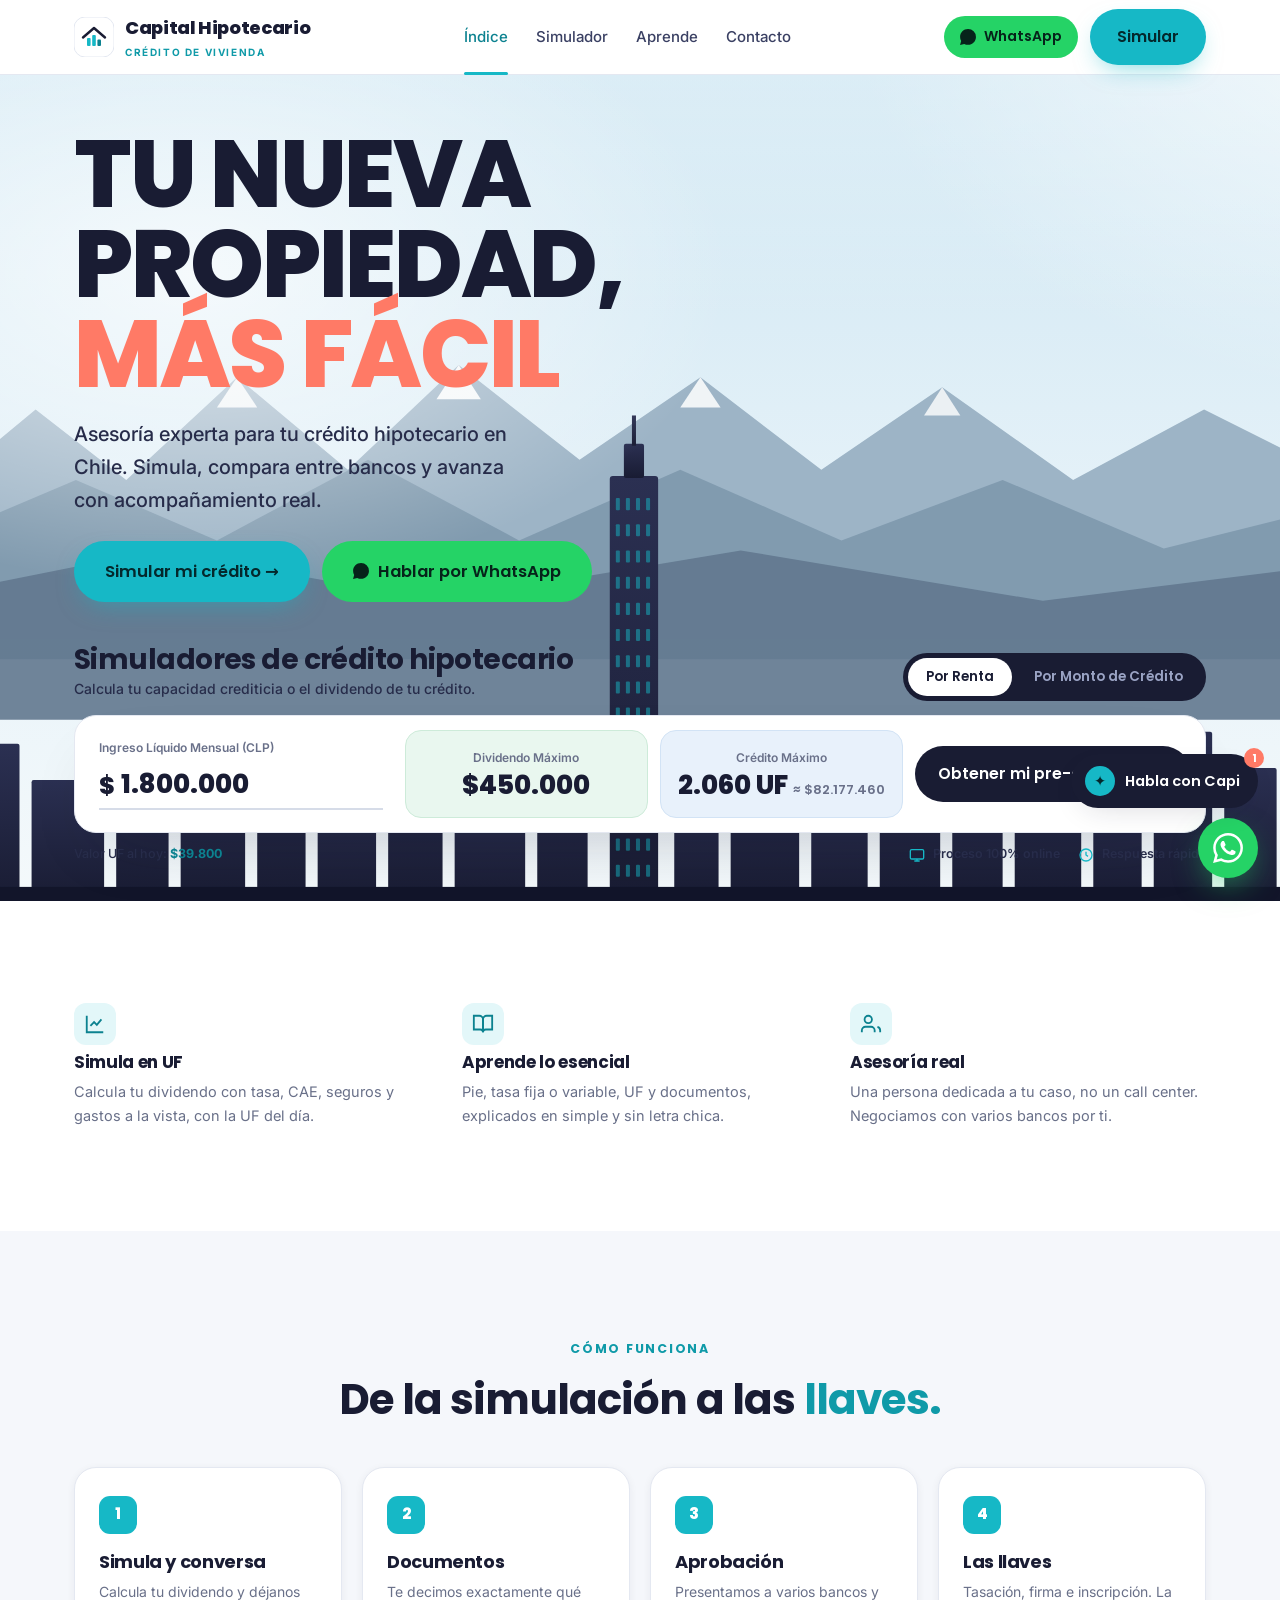
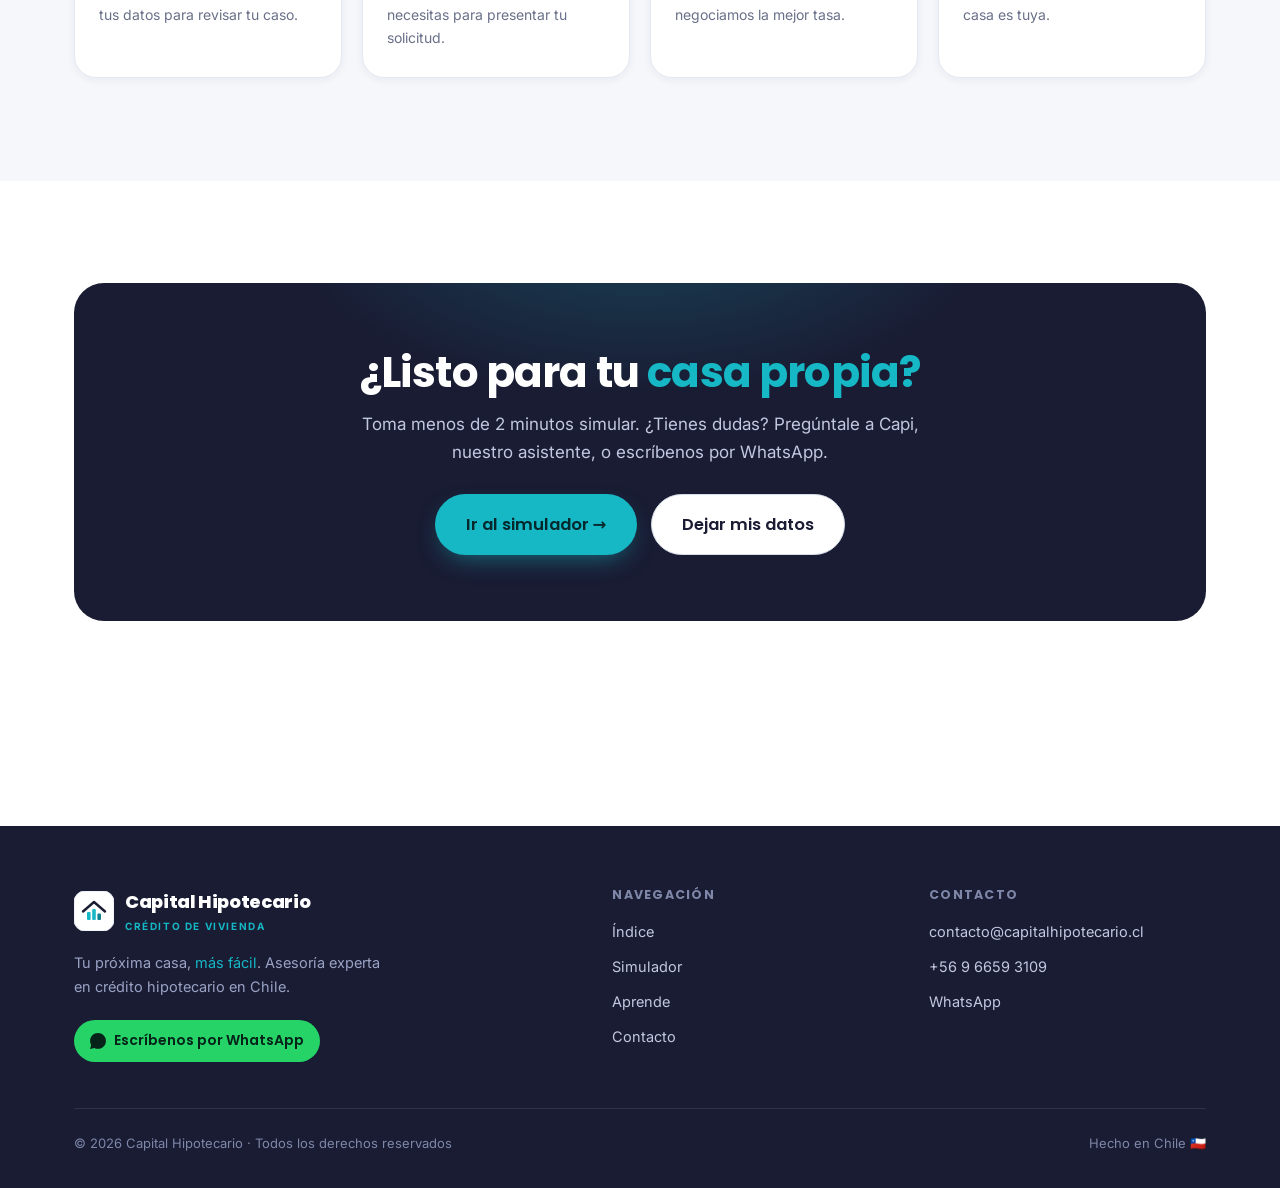
==== index.html @ 36312eb7 "Add files via upload" ====
<!DOCTYPE html><html lang="es-CL"><head><meta charset="UTF-8">
<meta name="viewport" content="width=device-width, initial-scale=1.0"><meta name="theme-color" content="#191c33">
<title>Capital Hipotecario — Tu nueva propiedad, más fácil</title><meta name="description" content="Asesoría y simulador de crédito hipotecario en Chile. Calcula tu dividendo y tu capacidad crediticia en UF. Hasta 90% de financiamiento y 40 años.">
<link rel="preconnect" href="https://fonts.googleapis.com"><link rel="preconnect" href="https://fonts.gstatic.com" crossorigin>
<link href="https://fonts.googleapis.com/css2?family=Poppins:wght@500;600;700;800&family=Inter:wght@400;500;600;700&display=swap" rel="stylesheet">
<link rel="stylesheet" href="styles.css"></head><body>
<header><div class="wrap nav">
<a href="index.html" class="brand"><svg class="logo" viewBox="0 0 40 40" fill="none" xmlns="http://www.w3.org/2000/svg" aria-hidden="true">
<rect width="40" height="40" rx="11" fill="#fff" stroke="#e4e8f1"/>
<path d="M9 20.5 L20 11 L31 20.5" stroke="#191c33" stroke-width="2.4" stroke-linecap="round" stroke-linejoin="round"/>
<rect x="13" y="21" width="3.6" height="8" rx="1" fill="#16b8c6"/>
<rect x="18.2" y="18" width="3.6" height="11" rx="1" fill="#16b8c6"/>
<rect x="23.4" y="22.5" width="3.6" height="6.5" rx="1" fill="#0c8290"/></svg><span><b>Capital Hipotecario</b><small>Crédito de vivienda</small></span></a>
<nav class="nav-links"><a href="index.html" class="active">Índice</a><a href="simulador.html">Simulador</a><a href="aprende.html">Aprende</a><a href="contacto.html">Contacto</a></nav>
<div class="nav-cta">
<a class="wa-head" data-wa href="#"><svg width="16" height="16" viewBox="0 0 24 24" fill="currentColor"><path d="M.057 24l1.687-6.163a11.867 11.867 0 01-1.587-5.946C.16 5.335 5.495 0 12.05 0a11.82 11.82 0 018.413 3.488 11.82 11.82 0 013.48 8.414c-.003 6.557-5.338 11.892-11.893 11.892a11.9 11.9 0 01-5.688-1.448L.057 24z"/></svg> <span>WhatsApp</span></a>
<a href="simulador.html" class="btn btn-primary">Simular</a></div>
<button class="burger" id="burger" aria-label="Abrir menú"><svg width="26" height="26" viewBox="0 0 24 24" fill="none" stroke="currentColor" stroke-width="2"><path d="M3 6h18M3 12h18M3 18h18"/></svg></button>
</div><div class="mobile-menu" id="mobileMenu"><a href="index.html">Índice</a><a href="simulador.html">Simulador</a><a href="aprende.html">Aprende</a><a href="contacto.html">Contacto</a><a class="btn btn-wa" data-wa href="#"><svg width="16" height="16" viewBox="0 0 24 24" fill="currentColor"><path d="M.057 24l1.687-6.163a11.867 11.867 0 01-1.587-5.946C.16 5.335 5.495 0 12.05 0a11.82 11.82 0 018.413 3.488 11.82 11.82 0 013.48 8.414c-.003 6.557-5.338 11.892-11.893 11.892a11.9 11.9 0 01-5.688-1.448L.057 24z"/></svg> Hablar por WhatsApp</a></div></header>
<section class="hero-full">
<svg class="santiago-svg" viewBox="0 0 1440 820" preserveAspectRatio="xMidYMid slice" xmlns="http://www.w3.org/2000/svg" aria-hidden="true">
<defs>
<linearGradient id="sky" x1="0" y1="0" x2="0" y2="1"><stop offset="0" stop-color="#cfe7f3"/><stop offset="0.5" stop-color="#e4f1f8"/><stop offset="1" stop-color="#f4f9fb"/></linearGradient>
<linearGradient id="cty" x1="0" y1="0" x2="0" y2="1"><stop offset="0" stop-color="#2b3052"/><stop offset="1" stop-color="#191c33"/></linearGradient>
<radialGradient id="sun" cx="0.82" cy="0.18" r="0.55"><stop offset="0" stop-color="#fff" stop-opacity="0.75"/><stop offset="1" stop-color="#fff" stop-opacity="0"/></radialGradient>
</defs>
<rect width="1440" height="820" fill="url(#sky)"/>
<ellipse cx="1170" cy="150" rx="540" ry="380" fill="url(#sun)"/>
<path d="M0,432 L120,332 L210,402 L320,300 L430,392 L540,288 L660,382 L780,300 L900,392 L1020,310 L1150,402 L1280,332 L1440,412 L1440,560 L0,560 Z" fill="#9db4c6"/>
<path d="M540,288 L562,322 L518,322 Z" fill="#fff" opacity=".9"/><path d="M320,300 L340,330 L300,330 Z" fill="#fff" opacity=".85"/><path d="M780,300 L800,330 L760,330 Z" fill="#fff" opacity=".85"/><path d="M1020,310 L1038,338 L1002,338 Z" fill="#fff" opacity=".8"/>
<path d="M0,470 L160,402 L300,462 L450,382 L600,462 L760,392 L920,462 L1080,402 L1240,470 L1440,420 L1440,580 L0,580 Z" fill="#7f99ae" opacity="0.92"/>
<path d="M0,520 L240,472 L520,522 L820,472 L1120,522 L1440,482 L1440,640 L0,640 Z" fill="#62788f" opacity="0.9"/>
<g fill="url(#cty)"><rect x="-14" y="686" width="60" height="134" rx="2"/><rect x="58" y="664" width="46" height="156" rx="2"/><rect x="116" y="700" width="72" height="120" rx="2"/><rect x="200" y="650" width="52" height="170" rx="2"/><rect x="264" y="672" width="64" height="148" rx="2"/><rect x="340" y="640" width="48" height="180" rx="2"/><rect x="400" y="694" width="58" height="126" rx="2"/><rect x="470" y="658" width="54" height="162" rx="2"/><rect x="536" y="704" width="70" height="116" rx="2"/><rect x="618" y="648" width="50" height="172" rx="2"/><rect x="754" y="690" width="44" height="130" rx="2"/><rect x="810" y="656" width="68" height="164" rx="2"/><rect x="890" y="700" width="56" height="120" rx="2"/><rect x="958" y="646" width="60" height="174" rx="2"/><rect x="1030" y="678" width="50" height="142" rx="2"/><rect x="1092" y="662" width="66" height="158" rx="2"/><rect x="1170" y="696" width="48" height="124" rx="2"/><rect x="1230" y="652" width="58" height="168" rx="2"/><rect x="1300" y="688" width="52" height="132" rx="2"/><rect x="1364" y="660" width="64" height="160" rx="2"/><rect x="1440" y="702" width="46" height="118" rx="2"/><rect x="690" y="398" width="48" height="422" rx="3"/><rect x="704" y="366" width="20" height="34" rx="2"/><rect x="712" y="338" width="4" height="30"/></g>
<rect x="696" y="420" width="4" height="12" rx="1" fill="#16b8c6" opacity="0.5"/><rect x="706" y="420" width="4" height="12" rx="1" fill="#16b8c6" opacity="0.5"/><rect x="716" y="420" width="4" height="12" rx="1" fill="#16b8c6" opacity="0.5"/><rect x="726" y="420" width="4" height="12" rx="1" fill="#16b8c6" opacity="0.5"/><rect x="696" y="446" width="4" height="12" rx="1" fill="#16b8c6" opacity="0.5"/><rect x="706" y="446" width="4" height="12" rx="1" fill="#16b8c6" opacity="0.5"/><rect x="716" y="446" width="4" height="12" rx="1" fill="#16b8c6" opacity="0.5"/><rect x="726" y="446" width="4" height="12" rx="1" fill="#16b8c6" opacity="0.5"/><rect x="696" y="472" width="4" height="12" rx="1" fill="#16b8c6" opacity="0.5"/><rect x="706" y="472" width="4" height="12" rx="1" fill="#16b8c6" opacity="0.5"/><rect x="716" y="472" width="4" height="12" rx="1" fill="#16b8c6" opacity="0.5"/><rect x="726" y="472" width="4" height="12" rx="1" fill="#16b8c6" opacity="0.5"/><rect x="696" y="498" width="4" height="12" rx="1" fill="#16b8c6" opacity="0.5"/><rect x="706" y="498" width="4" height="12" rx="1" fill="#16b8c6" opacity="0.5"/><rect x="716" y="498" width="4" height="12" rx="1" fill="#16b8c6" opacity="0.5"/><rect x="726" y="498" width="4" height="12" rx="1" fill="#16b8c6" opacity="0.5"/><rect x="696" y="524" width="4" height="12" rx="1" fill="#16b8c6" opacity="0.5"/><rect x="706" y="524" width="4" height="12" rx="1" fill="#16b8c6" opacity="0.5"/><rect x="716" y="524" width="4" height="12" rx="1" fill="#16b8c6" opacity="0.5"/><rect x="726" y="524" width="4" height="12" rx="1" fill="#16b8c6" opacity="0.5"/><rect x="696" y="550" width="4" height="12" rx="1" fill="#16b8c6" opacity="0.5"/><rect x="706" y="550" width="4" height="12" rx="1" fill="#16b8c6" opacity="0.5"/><rect x="716" y="550" width="4" height="12" rx="1" fill="#16b8c6" opacity="0.5"/><rect x="726" y="550" width="4" height="12" rx="1" fill="#16b8c6" opacity="0.5"/><rect x="696" y="576" width="4" height="12" rx="1" fill="#16b8c6" opacity="0.5"/><rect x="706" y="576" width="4" height="12" rx="1" fill="#16b8c6" opacity="0.5"/><rect x="716" y="576" width="4" height="12" rx="1" fill="#16b8c6" opacity="0.5"/><rect x="726" y="576" width="4" height="12" rx="1" fill="#16b8c6" opacity="0.5"/><rect x="696" y="602" width="4" height="12" rx="1" fill="#16b8c6" opacity="0.5"/><rect x="706" y="602" width="4" height="12" rx="1" fill="#16b8c6" opacity="0.5"/><rect x="716" y="602" width="4" height="12" rx="1" fill="#16b8c6" opacity="0.5"/><rect x="726" y="602" width="4" height="12" rx="1" fill="#16b8c6" opacity="0.5"/><rect x="696" y="628" width="4" height="12" rx="1" fill="#16b8c6" opacity="0.5"/><rect x="706" y="628" width="4" height="12" rx="1" fill="#16b8c6" opacity="0.5"/><rect x="716" y="628" width="4" height="12" rx="1" fill="#16b8c6" opacity="0.5"/><rect x="726" y="628" width="4" height="12" rx="1" fill="#16b8c6" opacity="0.5"/><rect x="696" y="654" width="4" height="12" rx="1" fill="#16b8c6" opacity="0.5"/><rect x="706" y="654" width="4" height="12" rx="1" fill="#16b8c6" opacity="0.5"/><rect x="716" y="654" width="4" height="12" rx="1" fill="#16b8c6" opacity="0.5"/><rect x="726" y="654" width="4" height="12" rx="1" fill="#16b8c6" opacity="0.5"/><rect x="696" y="680" width="4" height="12" rx="1" fill="#16b8c6" opacity="0.5"/><rect x="706" y="680" width="4" height="12" rx="1" fill="#16b8c6" opacity="0.5"/><rect x="716" y="680" width="4" height="12" rx="1" fill="#16b8c6" opacity="0.5"/><rect x="726" y="680" width="4" height="12" rx="1" fill="#16b8c6" opacity="0.5"/><rect x="696" y="706" width="4" height="12" rx="1" fill="#16b8c6" opacity="0.5"/><rect x="706" y="706" width="4" height="12" rx="1" fill="#16b8c6" opacity="0.5"/><rect x="716" y="706" width="4" height="12" rx="1" fill="#16b8c6" opacity="0.5"/><rect x="726" y="706" width="4" height="12" rx="1" fill="#16b8c6" opacity="0.5"/><rect x="696" y="732" width="4" height="12" rx="1" fill="#16b8c6" opacity="0.5"/><rect x="706" y="732" width="4" height="12" rx="1" fill="#16b8c6" opacity="0.5"/><rect x="716" y="732" width="4" height="12" rx="1" fill="#16b8c6" opacity="0.5"/><rect x="726" y="732" width="4" height="12" rx="1" fill="#16b8c6" opacity="0.5"/><rect x="696" y="758" width="4" height="12" rx="1" fill="#16b8c6" opacity="0.5"/><rect x="706" y="758" width="4" height="12" rx="1" fill="#16b8c6" opacity="0.5"/><rect x="716" y="758" width="4" height="12" rx="1" fill="#16b8c6" opacity="0.5"/><rect x="726" y="758" width="4" height="12" rx="1" fill="#16b8c6" opacity="0.5"/><rect x="696" y="784" width="4" height="12" rx="1" fill="#16b8c6" opacity="0.5"/><rect x="706" y="784" width="4" height="12" rx="1" fill="#16b8c6" opacity="0.5"/><rect x="716" y="784" width="4" height="12" rx="1" fill="#16b8c6" opacity="0.5"/><rect x="726" y="784" width="4" height="12" rx="1" fill="#16b8c6" opacity="0.5"/>
<rect x="0" y="806" width="1440" height="14" fill="#12152a"/>
</svg>
<div class="hero-shade"></div>
<div class="wrap hero-full-inner">
  <div class="hero-copy reveal">
    <h1 class="hero-title">TU NUEVA PROPIEDAD,<br><span class="ac">MÁS FÁCIL</span></h1>
    <p class="hero-sub">Asesoría experta para tu crédito hipotecario en Chile. Simula, compara entre bancos y avanza con acompañamiento real.</p>
    <div class="hero-actions">
      <a href="simulador.html" class="btn btn-primary btn-lg">Simular mi crédito →</a>
      <a class="btn btn-wa btn-lg" data-wa href="#"><svg width="16" height="16" viewBox="0 0 24 24" fill="currentColor"><path d="M.057 24l1.687-6.163a11.867 11.867 0 01-1.587-5.946C.16 5.335 5.495 0 12.05 0a11.82 11.82 0 018.413 3.488 11.82 11.82 0 013.48 8.414c-.003 6.557-5.338 11.892-11.893 11.892a11.9 11.9 0 01-5.688-1.448L.057 24z"/></svg> Hablar por WhatsApp</a>
    </div>
  </div>

  <div class="presim reveal" id="presim">
    <div class="presim-head">
      <div><h2>Simuladores de crédito hipotecario</h2><p>Calcula tu capacidad crediticia o el dividendo de tu crédito.</p></div>
      <div class="presim-tabs"><button class="active" data-pre="renta">Por Renta</button><button data-pre="monto">Por Monto de Crédito</button></div>
    </div>
    <div class="presim-card">
      <div class="presim-row" id="preRenta">
        <div class="presim-field"><label>Ingreso Líquido Mensual (CLP)</label>
          <div class="pin"><span class="cur">$</span><input id="preRentaIn" inputmode="numeric" value="1.800.000"></div></div>
        <div class="presim-out green"><span class="po-k">Dividendo Máximo</span><span class="po-v" id="preDivMax">$0</span></div>
        <div class="presim-out blue"><span class="po-k">Crédito Máximo</span><span class="po-v" id="preCredMax">0 UF</span></div>
        <a href="contacto.html" class="btn btn-dark presim-btn">Obtener mi pre-aprobación</a>
      </div>
      <div class="presim-row" id="preMonto" style="display:none">
        <div class="presim-field"><label>Monto del crédito (UF)</label>
          <div class="pin uf"><input id="preMontoIn" inputmode="numeric" value="2.000"><span class="suf">UF</span></div></div>
        <div class="presim-out green"><span class="po-k">Dividendo estimado</span><span class="po-v" id="preDivEst">$0</span></div>
        <div class="presim-out blue"><span class="po-k">Renta necesaria</span><span class="po-v" id="preRentaNec">$0</span></div>
        <a href="contacto.html" class="btn btn-dark presim-btn">Obtener mi pre-aprobación</a>
      </div>
    </div>
    <div class="presim-foot">
      <span id="preUf">Valor UF: …</span>
      <span class="presim-badges" style="margin-left:auto">
        <span class="presim-badge"><svg width="16" height="16" viewBox="0 0 24 24" fill="none" stroke="currentColor" stroke-width="2"><rect x="2" y="4" width="20" height="14" rx="2"/><path d="M8 21h8M12 18v3"/></svg> Proceso 100% online</span>
        <span class="presim-badge"><svg width="16" height="16" viewBox="0 0 24 24" fill="none" stroke="currentColor" stroke-width="2"><circle cx="12" cy="12" r="9"/><path d="M12 7v5l3 2"/></svg> Respuesta rápida</span>
      </span>
    </div>
  </div>
</div>
</section>

<section class="section"><div class="wrap">
<div class="values">
<div class="value reveal"><div class="vico"><svg width="22" height="22" viewBox="0 0 24 24" fill="none" stroke="currentColor" stroke-width="2"><path d="M3 3v18h18"/><path d="m7 14 4-4 3 3 5-6"/></svg></div>
<h3>Simula en UF</h3><p>Calcula tu dividendo con tasa, CAE, seguros y gastos a la vista, con la UF del día.</p></div>
<div class="value reveal"><div class="vico"><svg width="22" height="22" viewBox="0 0 24 24" fill="none" stroke="currentColor" stroke-width="2"><path d="M2 3h6a4 4 0 0 1 4 4v14a3 3 0 0 0-3-3H2z"/><path d="M22 3h-6a4 4 0 0 0-4 4v14a3 3 0 0 1 3-3h7z"/></svg></div>
<h3>Aprende lo esencial</h3><p>Pie, tasa fija o variable, UF y documentos, explicados en simple y sin letra chica.</p></div>
<div class="value reveal"><div class="vico"><svg width="22" height="22" viewBox="0 0 24 24" fill="none" stroke="currentColor" stroke-width="2"><path d="M16 21v-2a4 4 0 0 0-4-4H6a4 4 0 0 0-4 4v2"/><circle cx="9" cy="7" r="4"/><path d="M22 21v-2a4 4 0 0 0-3-3.87"/></svg></div>
<h3>Asesoría real</h3><p>Una persona dedicada a tu caso, no un call center. Negociamos con varios bancos por ti.</p></div>
</div></div></section>

<section class="section bg-soft" style="margin-top:0"><div class="wrap">
<div class="sec-head center reveal"><span class="eyebrow">Cómo funciona</span><h2>De la simulación a las <em>llaves.</em></h2></div>
<div class="steps">
<div class="step reveal"><div class="num">1</div><h3>Simula y conversa</h3><p>Calcula tu dividendo y déjanos tus datos para revisar tu caso.</p></div>
<div class="step reveal"><div class="num">2</div><h3>Documentos</h3><p>Te decimos exactamente qué necesitas para presentar tu solicitud.</p></div>
<div class="step reveal"><div class="num">3</div><h3>Aprobación</h3><p>Presentamos a varios bancos y negociamos la mejor tasa.</p></div>
<div class="step reveal"><div class="num">4</div><h3>Las llaves</h3><p>Tasación, firma e inscripción. La casa es tuya.</p></div>
</div></div></section>

<section class="section"><div class="wrap"><div class="cta-band reveal">
<h2>¿Listo para tu <em style="color:#16b8c6">casa propia?</em></h2>
<p>Toma menos de 2 minutos simular. ¿Tienes dudas? Pregúntale a Capi, nuestro asistente, o escríbenos por WhatsApp.</p>
<div class="hero-actions"><a href="simulador.html" class="btn btn-primary btn-lg">Ir al simulador →</a><a href="contacto.html" class="btn btn-ghost btn-lg" style="background:#fff">Dejar mis datos</a></div>
</div></div></section>
<footer><div class="wrap"><div class="foot-grid" style="grid-template-columns:1.8fr 1fr 1fr">
<div class="foot-brand"><a href="index.html" class="brand"><svg class="logo" viewBox="0 0 40 40" fill="none" xmlns="http://www.w3.org/2000/svg" aria-hidden="true">
<rect width="40" height="40" rx="11" fill="#fff" stroke="#e4e8f1"/>
<path d="M9 20.5 L20 11 L31 20.5" stroke="#191c33" stroke-width="2.4" stroke-linecap="round" stroke-linejoin="round"/>
<rect x="13" y="21" width="3.6" height="8" rx="1" fill="#16b8c6"/>
<rect x="18.2" y="18" width="3.6" height="11" rx="1" fill="#16b8c6"/>
<rect x="23.4" y="22.5" width="3.6" height="6.5" rx="1" fill="#0c8290"/></svg><span><b>Capital Hipotecario</b><small style="color:#16b8c6">Crédito de vivienda</small></span></a>
<p>Tu próxima casa, <em style="color:#16b8c6">más fácil</em>. Asesoría experta en crédito hipotecario en Chile.</p>
<a class="wa-head" data-wa href="#" style="margin-top:6px"><svg width="16" height="16" viewBox="0 0 24 24" fill="currentColor"><path d="M.057 24l1.687-6.163a11.867 11.867 0 01-1.587-5.946C.16 5.335 5.495 0 12.05 0a11.82 11.82 0 018.413 3.488 11.82 11.82 0 013.48 8.414c-.003 6.557-5.338 11.892-11.893 11.892a11.9 11.9 0 01-5.688-1.448L.057 24z"/></svg> <span>Escríbenos por WhatsApp</span></a></div>
<div class="foot-col"><h4>Navegación</h4><a href="index.html">Índice</a><a href="simulador.html">Simulador</a><a href="aprende.html">Aprende</a><a href="contacto.html">Contacto</a></div>
<div class="foot-col"><h4>Contacto</h4><a data-mail="text" href="#">correo</a><a data-tel="text" href="#">teléfono</a><a data-wa href="#">WhatsApp</a></div>
</div><div class="foot-bot"><span>© 2026 Capital Hipotecario · Todos los derechos reservados</span><span>Hecho en Chile 🇨🇱</span></div></div></footer>
<a class="wa-float" data-wa href="#" aria-label="WhatsApp"><svg width="30" height="30" viewBox="0 0 24 24" fill="currentColor"><path d="M.057 24l1.687-6.163a11.867 11.867 0 01-1.587-5.946C.16 5.335 5.495 0 12.05 0a11.82 11.82 0 018.413 3.488 11.82 11.82 0 013.48 8.414c-.003 6.557-5.338 11.892-11.893 11.892a11.9 11.9 0 01-5.688-1.448L.057 24zm6.597-3.807c1.676.995 3.276 1.591 5.392 1.592 5.448 0 9.886-4.434 9.889-9.885.002-5.462-4.415-9.89-9.881-9.892-5.452 0-9.887 4.434-9.889 9.884-.001 2.225.651 3.891 1.746 5.634l-.999 3.648 3.742-.981zm11.387-5.464c-.074-.124-.272-.198-.57-.347-.297-.149-1.758-.868-2.031-.967-.272-.099-.47-.149-.669.149-.198.297-.768.967-.941 1.165-.173.198-.347.223-.644.074-.297-.149-1.255-.462-2.39-1.475-.883-.788-1.48-1.761-1.653-2.059-.173-.297-.018-.458.13-.606.134-.133.297-.347.446-.521.151-.172.2-.296.3-.495.099-.198.05-.372-.025-.521-.075-.148-.669-1.611-.916-2.206-.242-.579-.487-.501-.669-.51l-.57-.01c-.198 0-.52.074-.792.372s-1.04 1.016-1.04 2.479 1.065 2.876 1.213 3.074c.149.198 2.095 3.2 5.076 4.487.709.306 1.263.489 1.694.626.712.226 1.36.194 1.872.118.571-.085 1.758-.719 2.006-1.413.248-.695.248-1.29.173-1.414z"/></svg></a>
<script src="main.js"></script><script src="herosim.js"></script>
<script src="bot.js"></script></body></html>
---- styles.css ----
/* ============================================================
   Capital Hipotecario — estilos compartidos
   Paleta inspirada en BICE Hipotecaria: navy indigo + teal
   ============================================================ */
:root{
  --ink:#191c33;          /* navy indigo (BICE) */
  --ink-2:#272c4a;
  --ink-3:#3a4063;
  --teal:#16b8c6;         /* acento principal */
  --teal-600:#0f9aa8;
  --teal-700:#0c8290;
  --teal-soft:#e3f7f9;
  --teal-tint:#f0fbfc;
  --coral:#ff7a66;        /* acento cálido (uso muy puntual) */

  --bg:#ffffff;
  --bg-soft:#f5f7fb;
  --bg-soft-2:#eef2f8;
  --line:#e4e8f1;
  --line-2:#d6dce8;

  --text:#2b3146;
  --muted:#697089;
  --muted-2:#8a91a6;
  --white:#ffffff;

  --ok:#1aa179;
  --ok-soft:#e6f6f0;
  --warn:#e0892a;
  --warn-soft:#fdf2e3;

  --font-head:'Poppins',system-ui,sans-serif;
  --font-body:'Inter',system-ui,sans-serif;

  --maxw:1180px;
  --r-sm:10px; --r:16px; --r-lg:22px; --r-xl:30px;
  --sh-sm:0 2px 8px rgba(25,28,51,.06);
  --sh:0 10px 30px -12px rgba(25,28,51,.18);
  --sh-lg:0 30px 70px -34px rgba(25,28,51,.30);
  --sp:clamp(60px,8vw,108px);
}

*{box-sizing:border-box;margin:0;padding:0}
html{scroll-behavior:smooth;-webkit-text-size-adjust:100%}
body{
  font-family:var(--font-body);background:var(--bg);color:var(--text);
  line-height:1.65;font-size:17px;-webkit-font-smoothing:antialiased;overflow-x:hidden;
}
a{color:inherit;text-decoration:none}
img{max-width:100%;display:block}
em{font-style:normal;color:var(--teal-600);font-weight:inherit}
h1,h2,h3,h4{font-family:var(--font-head);color:var(--ink);line-height:1.12;letter-spacing:-.02em;font-weight:700}
h1{font-size:clamp(34px,5.4vw,58px);font-weight:800}
h2{font-size:clamp(28px,4vw,42px)}
h3{font-size:20px}
.wrap{max-width:var(--maxw);margin:0 auto;padding:0 24px}
.eyebrow{display:inline-block;font-family:var(--font-head);font-size:12.5px;font-weight:700;
  letter-spacing:.14em;text-transform:uppercase;color:var(--teal-600);margin-bottom:16px}
.lead{color:var(--muted);font-size:clamp(16px,1.5vw,19px);max-width:620px}
.center{text-align:center;margin-inline:auto}
.section{padding:var(--sp) 0}
.bg-soft{background:var(--bg-soft)}
.sec-head{max-width:680px;margin-bottom:44px}
.sec-head.center{margin-inline:auto}
.sec-head h2{margin-bottom:14px}

/* ---------- Botones ---------- */
.btn{display:inline-flex;align-items:center;gap:9px;justify-content:center;font-family:var(--font-head);
  font-weight:600;font-size:15.5px;padding:14px 26px;border-radius:999px;border:1.5px solid transparent;
  cursor:pointer;transition:.2s ease;white-space:nowrap}
.btn-primary{background:var(--teal);color:#04282c;box-shadow:0 10px 26px -10px rgba(22,184,198,.6)}
.btn-primary:hover{background:var(--teal-600);transform:translateY(-2px)}
.btn-dark{background:var(--ink);color:#fff}
.btn-dark:hover{background:var(--ink-2);transform:translateY(-2px)}
.btn-ghost{background:#fff;border-color:var(--line-2);color:var(--ink)}
.btn-ghost:hover{border-color:var(--teal);color:var(--teal-700)}
.btn-wa{background:#25d366;color:#06231a}
.btn-wa:hover{transform:translateY(-2px);filter:brightness(1.04)}
.btn-lg{padding:16px 30px;font-size:16.5px}
.btn-block{width:100%}

/* ---------- Header ---------- */
header{position:sticky;top:0;z-index:50;background:rgba(255,255,255,.9);backdrop-filter:blur(12px);
  border-bottom:1px solid var(--line)}
.nav{display:flex;align-items:center;justify-content:space-between;height:74px;gap:20px}
.brand{display:flex;align-items:center;gap:11px}
.brand .logo{width:40px;height:40px;flex:none}
.brand b{font-family:var(--font-head);font-weight:800;font-size:18px;color:var(--ink);letter-spacing:-.02em;line-height:1.05}
.brand small{display:block;font-size:10px;font-weight:700;letter-spacing:.16em;color:var(--teal-600);text-transform:uppercase;margin-top:2px}
.nav-links{display:flex;gap:28px;align-items:center}
.nav-links a{font-size:15px;color:var(--ink-3);font-weight:500;transition:.15s;position:relative}
.nav-links a:hover,.nav-links a.active{color:var(--teal-700)}
.nav-links a.active::after{content:"";position:absolute;left:0;right:0;bottom:-26px;height:3px;background:var(--teal);border-radius:3px}
.nav-cta{display:flex;align-items:center;gap:12px}
.nav-phone{font-size:13.5px;color:var(--muted);font-weight:600;display:flex;align-items:center;gap:6px}
.burger{display:none;background:none;border:0;color:var(--ink);cursor:pointer;padding:6px}
.mobile-menu{display:none;flex-direction:column;padding:6px 24px 22px;background:#fff;border-bottom:1px solid var(--line)}
.mobile-menu a{padding:13px 4px;color:var(--ink-3);border-bottom:1px solid var(--line);font-weight:500}
.mobile-menu .btn{margin-top:16px}

/* ---------- Hero ---------- */
.hero{padding:clamp(48px,7vw,86px) 0}
.hero-grid{display:grid;grid-template-columns:1.05fr .95fr;gap:54px;align-items:center}
.badge{display:inline-flex;align-items:center;gap:9px;font-family:var(--font-head);font-size:13px;font-weight:600;
  padding:8px 16px;border-radius:999px;background:var(--teal-soft);color:var(--teal-700);margin-bottom:24px}
.badge .dot{width:7px;height:7px;border-radius:50%;background:var(--teal);box-shadow:0 0 0 4px rgba(22,184,198,.2)}
.hero h1{margin-bottom:20px;max-width:14ch}
.hero .lead{margin-bottom:30px}
.hero-actions{display:flex;gap:14px;flex-wrap:wrap}
.hero-trust{display:flex;flex-wrap:wrap;gap:8px 24px;margin-top:34px}
.hero-trust div{display:flex;align-items:center;gap:8px;font-size:14px;color:var(--muted);font-weight:500}
.hero-trust svg{color:var(--teal);flex:none}

/* tarjeta resultado en hero */
.hero-card{background:#fff;border:1px solid var(--line);border-radius:var(--r-xl);box-shadow:var(--sh-lg);
  padding:30px;position:relative;overflow:hidden}
.hero-card::before{content:"";position:absolute;top:0;left:0;right:0;height:6px;background:linear-gradient(90deg,var(--teal),var(--teal-600))}
.hero-card .hc-top{display:flex;justify-content:space-between;align-items:center;margin-bottom:6px}
.hero-card .hc-label{font-size:13px;color:var(--muted);font-weight:600}
.hero-card .hc-pill{font-size:11.5px;font-weight:700;color:var(--teal-700);background:var(--teal-soft);padding:4px 10px;border-radius:999px}
.hero-card .hc-big{font-family:var(--font-head);font-size:clamp(34px,5vw,46px);font-weight:800;color:var(--ink);line-height:1}
.hero-card .hc-uf{color:var(--muted);font-size:14px;font-weight:600;margin-top:4px}
.hero-card .hc-rows{margin:22px 0;border-top:1px solid var(--line);padding-top:18px;display:grid;gap:12px}
.hero-card .hc-row{display:flex;justify-content:space-between;font-size:14px}
.hero-card .hc-row span{color:var(--muted)}
.hero-card .hc-row b{color:var(--ink);font-weight:700}

/* ---------- Logos / strip ---------- */
.strip{display:flex;flex-wrap:wrap;justify-content:center;gap:14px 40px;align-items:center}
.strip .stat{text-align:center}
.strip .stat b{display:block;font-family:var(--font-head);font-size:clamp(28px,4vw,38px);color:var(--ink);font-weight:800;line-height:1}
.strip .stat span{font-size:14px;color:var(--muted)}

/* ---------- Cards genéricas ---------- */
.cards{display:grid;grid-template-columns:repeat(auto-fit,minmax(270px,1fr));gap:20px}
.card{background:#fff;border:1px solid var(--line);border-radius:var(--r-lg);padding:30px 26px;transition:.2s;box-shadow:var(--sh-sm)}
.card:hover{transform:translateY(-4px);box-shadow:var(--sh);border-color:var(--teal)}
.card .ico{width:50px;height:50px;border-radius:14px;display:grid;place-items:center;margin-bottom:18px;
  background:var(--teal-soft);color:var(--teal-700)}
.card h3{margin-bottom:10px}
.card p{font-size:14.5px;color:var(--muted)}
.card .more{display:inline-flex;align-items:center;gap:6px;margin-top:16px;font-family:var(--font-head);
  font-weight:600;font-size:14.5px;color:var(--teal-700)}

/* ---------- Pasos ---------- */
.steps{display:grid;grid-template-columns:repeat(auto-fit,minmax(190px,1fr));gap:20px}
.step{background:#fff;border:1px solid var(--line);border-radius:var(--r-lg);padding:28px 24px;position:relative;box-shadow:var(--sh-sm)}
.step .num{font-family:var(--font-head);font-weight:800;font-size:15px;color:#fff;background:var(--teal);
  width:38px;height:38px;border-radius:11px;display:grid;place-items:center;margin-bottom:18px}
.step h3{font-size:18px;margin-bottom:8px}
.step p{font-size:14px;color:var(--muted)}

/* ---------- Simulador ---------- */
.sim-tabs{display:inline-flex;gap:4px;background:var(--bg-soft-2);padding:5px;border-radius:999px;margin-bottom:30px}
.sim-tabs button{font-family:var(--font-head);font-weight:600;font-size:14.5px;padding:10px 22px;border-radius:999px;
  border:0;background:transparent;color:var(--muted);cursor:pointer;transition:.18s}
.sim-tabs button.active{background:#fff;color:var(--ink);box-shadow:var(--sh-sm)}

.sim{display:grid;grid-template-columns:1fr 1fr;gap:0;border:1px solid var(--line);border-radius:var(--r-xl);
  overflow:hidden;background:#fff;box-shadow:var(--sh)}
.sim-form{padding:clamp(26px,3.4vw,40px)}
.sim-out{padding:clamp(26px,3.4vw,40px);background:var(--ink);color:#fff;position:relative}
.sim-out::before{content:"";position:absolute;top:0;left:0;right:0;height:5px;background:linear-gradient(90deg,var(--teal),var(--teal-600))}

.field{margin-bottom:26px}
.field:last-child{margin-bottom:0}
.field-top{display:flex;justify-content:space-between;align-items:baseline;margin-bottom:10px;gap:10px}
.field label{font-family:var(--font-head);font-size:14.5px;font-weight:600;color:var(--ink)}
.field .hint{font-size:12.5px;color:var(--muted-2)}
.money-in{position:relative}
.money-in .cur{position:absolute;left:15px;top:50%;transform:translateY(-50%);color:var(--muted);font-weight:700}
.money-in input{width:100%;font-family:var(--font-head);font-size:22px;font-weight:700;color:var(--ink);
  background:var(--bg-soft);border:1.5px solid var(--line-2);border-radius:var(--r-sm);padding:14px 16px 14px 32px;transition:.15s}
.money-in input:focus{outline:none;border-color:var(--teal);background:#fff;box-shadow:0 0 0 3px rgba(22,184,198,.15)}
.uf-eq{font-size:13px;color:var(--muted);margin-top:8px;font-weight:600}
.uf-eq b{color:var(--teal-700)}

input[type=range]{-webkit-appearance:none;appearance:none;width:100%;height:6px;border-radius:999px;margin-top:14px;
  background:linear-gradient(90deg,var(--teal) var(--pct,30%),var(--bg-soft-2) var(--pct,30%));cursor:pointer}
input[type=range]::-webkit-slider-thumb{-webkit-appearance:none;width:22px;height:22px;border-radius:50%;
  background:#fff;border:5px solid var(--teal);box-shadow:var(--sh-sm);cursor:pointer}
input[type=range]::-moz-range-thumb{width:18px;height:18px;border-radius:50%;background:#fff;border:5px solid var(--teal);cursor:pointer}

.seg{display:flex;gap:8px;flex-wrap:wrap}
.seg button{flex:1;min-width:54px;padding:12px 8px;border-radius:var(--r-sm);cursor:pointer;background:var(--bg-soft);
  border:1.5px solid var(--line-2);color:var(--muted);font-family:var(--font-head);font-weight:600;font-size:15px;transition:.15s}
.seg button:hover{border-color:var(--teal)}
.seg button.active{background:var(--teal-soft);border-color:var(--teal);color:var(--teal-700)}
.seg button small{display:block;font-size:11px;font-weight:500;color:var(--muted-2);margin-top:2px}
.seg button.active small{color:var(--teal-600)}

.stepper{display:flex;align-items:center;gap:0;background:var(--bg-soft);border:1.5px solid var(--line-2);border-radius:var(--r-sm);overflow:hidden;width:fit-content}
.stepper button{width:48px;height:50px;border:0;background:transparent;font-size:22px;color:var(--teal-700);cursor:pointer;font-weight:700}
.stepper button:hover{background:var(--teal-soft)}
.stepper .val{font-family:var(--font-head);font-weight:800;font-size:22px;color:var(--ink);min-width:64px;text-align:center}
.stepper .val small{display:block;font-size:11px;font-weight:500;color:var(--muted);margin-top:-2px}

/* salida del simulador (oscura) */
.out-label{font-family:var(--font-head);font-size:13px;font-weight:600;letter-spacing:.04em;text-transform:uppercase;color:var(--teal);margin-bottom:8px}
.out-big{font-family:var(--font-head);font-size:clamp(38px,6vw,52px);font-weight:800;line-height:1;color:#fff}
.out-big .per{font-size:15px;font-weight:500;color:#9aa3c4;margin-left:6px;font-family:var(--font-body)}
.out-uf{color:#9aa3c4;font-size:14.5px;font-weight:600;margin-top:6px}
.out-table{margin:26px 0 0;border-top:1px solid rgba(255,255,255,.12);padding-top:18px;display:grid;gap:0}
.out-row{display:flex;justify-content:space-between;align-items:center;padding:11px 0;border-bottom:1px solid rgba(255,255,255,.08);font-size:14.5px}
.out-row:last-child{border-bottom:0}
.out-row .k{color:#b9c0db}
.out-row .v{font-family:var(--font-head);font-weight:700;color:#fff}
.out-row .v small{color:#8c95b8;font-weight:500;font-size:12.5px;margin-left:5px}
.out-row.total .k{color:#fff;font-weight:600}
.out-row.total .v{color:var(--teal);font-size:18px}
.out-foot{font-size:12px;color:#7e87a8;line-height:1.5;margin-top:18px}
.out-foot .uf-stamp{color:#b9c0db;font-weight:600;display:block;margin-bottom:6px}
.out-cta{display:flex;gap:10px;flex-wrap:wrap;margin-top:22px}
.out-cta .btn{flex:1}

/* ---------- Guías ---------- */
.guides{display:grid;grid-template-columns:repeat(auto-fit,minmax(280px,1fr));gap:20px}
.guide{display:flex;flex-direction:column;background:#fff;border:1px solid var(--line);border-radius:var(--r-lg);
  overflow:hidden;transition:.2s;box-shadow:var(--sh-sm)}
.guide:hover{transform:translateY(-4px);box-shadow:var(--sh);border-color:var(--teal)}
.guide .ph{height:120px;background:linear-gradient(135deg,var(--ink),var(--ink-3));display:grid;place-items:center;color:var(--teal)}
.guide .gbody{padding:24px}
.guide .tag{font-family:var(--font-head);font-size:11.5px;font-weight:700;letter-spacing:.08em;text-transform:uppercase;color:var(--teal-700);margin-bottom:12px}
.guide h3{font-size:18.5px;margin-bottom:9px}
.guide p{font-size:14.5px;color:var(--muted);flex:1}
.guide .meta{margin-top:16px;font-size:13px;color:var(--muted-2);display:flex;align-items:center;gap:8px}
.guide .meta .read{color:var(--teal-700);font-weight:700;margin-left:auto}

/* ---------- Artículo (guía individual) ---------- */
.article{max-width:760px;margin:0 auto}
.article .tag{font-family:var(--font-head);font-size:12.5px;font-weight:700;letter-spacing:.08em;text-transform:uppercase;color:var(--teal-700)}
.article h1{margin:14px 0 12px;font-size:clamp(30px,4.4vw,44px)}
.article .amETA,.article .ameta{color:var(--muted);font-size:14px;margin-bottom:30px}
.article .body p{margin-bottom:18px;color:var(--text);font-size:17px}
.article .body h2{font-size:24px;margin:34px 0 12px}
.article .body h3{font-size:19px;margin:26px 0 10px}
.article .body ul,.article .body ol{margin:0 0 18px 22px;color:var(--text)}
.article .body li{margin-bottom:9px}
.article .body strong{color:var(--ink)}
.callout{background:var(--teal-tint);border:1px solid var(--teal-soft);border-left:4px solid var(--teal);
  border-radius:var(--r-sm);padding:18px 20px;margin:24px 0;font-size:15.5px;color:var(--ink-2)}

/* ---------- Listas con check ---------- */
.checklist{list-style:none;display:grid;gap:14px;margin:24px 0}
.checklist li{display:flex;gap:12px;font-size:15.5px;color:var(--text)}
.checklist svg{color:var(--teal);flex:none;margin-top:3px}
.checklist b{color:var(--ink);font-weight:700}

/* ---------- Split (agenda / contacto) ---------- */
.split{display:grid;grid-template-columns:1fr 1fr;gap:48px;align-items:start}
.panel{background:#fff;border:1px solid var(--line);border-radius:var(--r-lg);padding:clamp(24px,3vw,34px);box-shadow:var(--sh-sm)}
.panel.dark{background:var(--ink);color:#fff;border:0}
.cal-embed{min-height:430px;border-radius:var(--r);overflow:hidden;border:1px solid var(--line)}
.cal-fallback{padding:42px 24px;text-align:center;color:var(--muted)}
.cal-fallback h3{margin-bottom:10px}
.cal-fallback p{font-size:14.5px;margin-bottom:22px;max-width:42ch;margin-inline:auto}

/* ---------- Formularios ---------- */
form .row{display:grid;gap:16px;margin-bottom:16px}
@media(min-width:540px){form .row.two{grid-template-columns:1fr 1fr}}
form label{display:block;font-family:var(--font-head);font-size:13.5px;font-weight:600;margin-bottom:7px;color:var(--ink)}
form input,form select,form textarea{width:100%;background:var(--bg-soft);border:1.5px solid var(--line-2);border-radius:var(--r-sm);
  padding:13px 14px;color:var(--text);font-size:15px;font-family:var(--font-body);transition:.15s}
form textarea{resize:vertical;min-height:110px}
form input:focus,form select:focus,form textarea:focus{outline:none;border-color:var(--teal);background:#fff;box-shadow:0 0 0 3px rgba(22,184,198,.15)}
form select{appearance:none;background-image:url("data:image/svg+xml,%3Csvg xmlns='http://www.w3.org/2000/svg' width='14' height='14' viewBox='0 0 24 24' fill='none' stroke='%23697089' stroke-width='2'%3E%3Cpath d='m6 9 6 6 6-6'/%3E%3C/svg%3E");background-repeat:no-repeat;background-position:right 14px center}
.form-foot{display:flex;align-items:center;gap:14px;flex-wrap:wrap;margin-top:6px}
.form-msg{font-size:14px;display:none;padding:12px 16px;border-radius:var(--r-sm);margin-top:14px}
.form-msg.ok{display:block;background:var(--ok-soft);border:1px solid #b6e3d2;color:#0d7a57}
.form-msg.err{display:block;background:var(--warn-soft);border:1px solid #f1d3a6;color:#9a5a13}
.priv{font-size:12.5px;color:var(--muted-2)}

/* ---------- FAQ ---------- */
.faq{max-width:780px;margin:0 auto;display:grid;gap:12px}
.faq details{background:#fff;border:1px solid var(--line);border-radius:var(--r);padding:4px 22px;box-shadow:var(--sh-sm)}
.faq summary{font-family:var(--font-head);font-weight:600;color:var(--ink);padding:16px 0;cursor:pointer;list-style:none;display:flex;justify-content:space-between;align-items:center;gap:14px}
.faq summary::-webkit-details-marker{display:none}
.faq summary::after{content:"+";color:var(--teal-700);font-size:22px;font-weight:700}
.faq details[open] summary::after{content:"–"}
.faq p{padding:0 0 18px;color:var(--muted);font-size:15px}

/* ---------- CTA band ---------- */
.cta-band{background:var(--ink);border-radius:var(--r-xl);padding:clamp(40px,6vw,66px) clamp(28px,5vw,56px);
  text-align:center;position:relative;overflow:hidden}
.cta-band::before{content:"";position:absolute;inset:0;background:radial-gradient(600px 300px at 50% -20%,rgba(22,184,198,.25),transparent 60%)}
.cta-band *{position:relative}
.cta-band h2{color:#fff;margin-bottom:14px}
.cta-band p{color:#c2c8e0;max-width:52ch;margin:0 auto 28px;font-size:17px}
.cta-band .hero-actions{justify-content:center}

/* ---------- Footer ---------- */
footer{background:var(--ink);color:#c2c8e0;padding:62px 0 34px;margin-top:var(--sp)}
.foot-grid{display:grid;grid-template-columns:1.6fr 1fr 1fr 1fr;gap:40px;margin-bottom:46px}
.foot-brand .brand b{color:#fff}
.foot-brand p{font-size:14.5px;margin:16px 0;max-width:34ch;color:#9aa3c4}
.foot-col h4{font-family:var(--font-head);font-size:12.5px;letter-spacing:.1em;text-transform:uppercase;color:#7e87a8;margin-bottom:18px;font-weight:700}
.foot-col a{display:block;color:#c2c8e0;font-size:14.5px;margin-bottom:11px;transition:.15s}
.foot-col a:hover{color:var(--teal)}
.foot-bot{border-top:1px solid rgba(255,255,255,.1);padding-top:24px;display:flex;justify-content:space-between;gap:14px;flex-wrap:wrap;font-size:13px;color:#7e87a8}

/* ---------- WhatsApp flotante ---------- */
.wa-float{position:fixed;right:22px;bottom:22px;z-index:60;width:60px;height:60px;border-radius:50%;
  background:#25d366;display:grid;place-items:center;box-shadow:0 12px 30px -6px rgba(37,211,102,.5);transition:.2s;color:#fff}
.wa-float:hover{transform:scale(1.07)}

/* ---------- Reveal ---------- */
.reveal{opacity:0;transform:translateY(20px);transition:opacity .7s ease,transform .7s ease}
.reveal.in{opacity:1;transform:none}

/* ---------- Responsive ---------- */
@media(max-width:900px){
  .nav-links,.nav-phone{display:none}
  .burger{display:block}
  .hero-grid,.split{grid-template-columns:1fr;gap:38px}
  .sim{grid-template-columns:1fr}
  .foot-grid{grid-template-columns:1fr 1fr;gap:32px}
  .foot-brand{grid-column:1/-1}
}
@media(max-width:520px){
  body{font-size:16px}
  .foot-grid{grid-template-columns:1fr}
  .out-cta .btn,.hero-actions .btn{flex:1 1 100%}
}
@media(prefers-reduced-motion:reduce){
  *{scroll-behavior:auto!important}
  .reveal{opacity:1;transform:none;transition:none}
}

/* ============================================================
   AÑADIDOS v2 — minimalismo, WhatsApp en header, chatbot "Capi"
   ============================================================ */

/* WhatsApp siempre visible en el header (también en móvil) */
.wa-head{display:inline-flex;align-items:center;gap:8px;padding:9px 16px;border-radius:999px;
  background:#25d366;color:#06231a;font-family:var(--font-head);font-weight:600;font-size:14px;transition:.2s}
.wa-head:hover{filter:brightness(1.04);transform:translateY(-1px)}
.wa-head svg{flex:none}
@media(max-width:520px){ .wa-head span{display:none} .wa-head{padding:10px} }

/* En móvil mostramos WhatsApp del header; ocultamos solo links y teléfono */
@media(max-width:900px){
  .nav-cta .btn-primary{display:none}
}

/* Acentos un poco más sobrios (minimalismo) */
.card:hover{box-shadow:var(--sh-sm);transform:translateY(-3px)}
.guide:hover{box-shadow:var(--sh-sm)}

/* Bloque simple de valores (sin tarjetas pesadas) */
.values{display:grid;grid-template-columns:repeat(auto-fit,minmax(220px,1fr));gap:32px}
.value{display:flex;flex-direction:column;gap:8px}
.value .vico{width:42px;height:42px;border-radius:12px;display:grid;place-items:center;background:var(--teal-soft);color:var(--teal-700)}
.value h3{font-size:17px}
.value p{font-size:14.5px;color:var(--muted)}

/* Acordeón de aprendizaje (una sola página) */
.learn{max-width:820px;margin:0 auto;display:grid;gap:14px}
.learn details{background:#fff;border:1px solid var(--line);border-radius:var(--r);padding:6px 24px;box-shadow:var(--sh-sm)}
.learn summary{font-family:var(--font-head);font-weight:600;font-size:17px;color:var(--ink);padding:18px 0;cursor:pointer;
  list-style:none;display:flex;justify-content:space-between;align-items:center;gap:16px}
.learn summary::-webkit-details-marker{display:none}
.learn summary .q{display:flex;align-items:center;gap:12px}
.learn summary .tagmini{font-size:11px;font-weight:700;letter-spacing:.06em;text-transform:uppercase;color:var(--teal-700);
  background:var(--teal-soft);padding:4px 9px;border-radius:999px;white-space:nowrap}
.learn summary::after{content:"+";color:var(--teal-700);font-size:24px;font-weight:700;line-height:1}
.learn details[open] summary::after{content:"–"}
.learn .ans{padding:0 0 20px;color:var(--text)}
.learn .ans p{margin-bottom:14px}
.learn .ans ul{margin:0 0 14px 20px}
.learn .ans li{margin-bottom:8px}
.learn .ans b{color:var(--ink)}

/* ---------- Chatbot "Capi" ---------- */
.capi-fab{position:fixed;right:22px;bottom:92px;z-index:60;display:inline-flex;align-items:center;gap:10px;
  padding:12px 18px 12px 14px;border-radius:999px;border:0;cursor:pointer;background:var(--ink);color:#fff;
  font-family:var(--font-head);font-weight:600;font-size:14.5px;box-shadow:var(--sh);transition:.2s}
.capi-fab:hover{transform:translateY(-2px)}
.capi-fab .av{width:30px;height:30px;border-radius:50%;background:var(--teal);display:grid;place-items:center;color:#04282c;flex:none}
.capi-fab .badge-n{position:absolute;top:-6px;right:-6px;background:var(--coral);color:#fff;font-size:11px;font-weight:700;
  width:20px;height:20px;border-radius:50%;display:grid;place-items:center}
.capi-fab.hidden{display:none}

.capi-panel{position:fixed;right:22px;bottom:22px;z-index:70;width:min(380px,calc(100vw - 36px));height:min(600px,calc(100vh - 44px));
  background:#fff;border:1px solid var(--line);border-radius:var(--r-lg);box-shadow:var(--sh-lg);
  display:none;flex-direction:column;overflow:hidden}
.capi-panel.open{display:flex}
.capi-head{background:var(--ink);color:#fff;padding:16px 18px;display:flex;align-items:center;gap:12px}
.capi-head .av{width:40px;height:40px;border-radius:50%;background:var(--teal);display:grid;place-items:center;color:#04282c;flex:none}
.capi-head .who{flex:1;line-height:1.2}
.capi-head .who b{font-family:var(--font-head);font-size:15px}
.capi-head .who small{display:flex;align-items:center;gap:6px;color:#9aa3c4;font-size:12px;margin-top:2px}
.capi-head .who small::before{content:"";width:7px;height:7px;border-radius:50%;background:#34d399}
.capi-head .x{background:none;border:0;color:#9aa3c4;cursor:pointer;padding:4px;border-radius:8px}
.capi-head .x:hover{color:#fff;background:rgba(255,255,255,.1)}
.capi-body{flex:1;overflow-y:auto;padding:18px;background:var(--bg-soft);display:flex;flex-direction:column;gap:12px}
.capi-msg{max-width:85%;padding:11px 14px;border-radius:14px;font-size:14.5px;line-height:1.5;animation:capiIn .25s ease}
.capi-msg.bot{background:#fff;border:1px solid var(--line);color:var(--text);align-self:flex-start;border-bottom-left-radius:4px}
.capi-msg.user{background:var(--teal);color:#04282c;align-self:flex-end;border-bottom-right-radius:4px;font-weight:500}
.capi-msg b{color:var(--ink);font-weight:700}
.capi-msg.user b{color:#04282c}
.capi-msg a{color:var(--teal-700);font-weight:600;text-decoration:underline}
@keyframes capiIn{from{opacity:0;transform:translateY(6px)}to{opacity:1;transform:none}}
.capi-chips{display:flex;flex-wrap:wrap;gap:8px;padding:0 18px 12px;background:var(--bg-soft)}
.capi-chip{font-family:var(--font-head);font-size:13px;font-weight:500;padding:8px 13px;border-radius:999px;cursor:pointer;
  background:#fff;border:1.5px solid var(--line-2);color:var(--ink);transition:.15s}
.capi-chip:hover{border-color:var(--teal);color:var(--teal-700)}
.capi-foot{border-top:1px solid var(--line);padding:12px;display:flex;gap:8px;background:#fff}
.capi-foot input{flex:1;border:1.5px solid var(--line-2);border-radius:999px;padding:11px 16px;font-size:14px;font-family:var(--font-body);color:var(--text)}
.capi-foot input:focus{outline:none;border-color:var(--teal)}
.capi-foot button{width:44px;height:44px;border-radius:50%;border:0;background:var(--teal);color:#04282c;cursor:pointer;display:grid;place-items:center;flex:none;transition:.15s}
.capi-foot button:hover{background:var(--teal-600)}
.capi-wa{padding:10px 18px;background:var(--ink);text-align:center}
.capi-wa a{color:#9aa3c4;font-size:12.5px;font-weight:500}
.capi-wa a:hover{color:var(--teal)}
@media(max-width:520px){ .capi-fab span{display:none} .capi-fab{padding:14px;bottom:88px} }

/* ============================================================
   AÑADIDOS v3 — hero pantalla completa (Santiago) + simulador inline
   ============================================================ */
.hero-full{position:relative;min-height:calc(100vh - 74px);display:flex;flex-direction:column;
  padding:clamp(34px,6vh,72px) 0 clamp(26px,4vh,48px);overflow:hidden}
.santiago-svg{position:absolute;inset:0;width:100%;height:100%}
.hero-shade{position:absolute;inset:0;background:
  radial-gradient(900px 520px at 15% 24%,rgba(255,255,255,.72),rgba(255,255,255,0) 60%),
  linear-gradient(180deg,rgba(255,255,255,.25),rgba(255,255,255,0) 30%)}
.hero-full-inner{position:relative;z-index:1;display:flex;flex-direction:column;justify-content:space-between;flex:1;gap:34px}
.hero-copy{max-width:640px}
.hero-title{font-family:var(--font-head);font-weight:800;line-height:.96;letter-spacing:-.025em;
  font-size:clamp(46px,8.2vw,94px);color:var(--ink);margin-bottom:18px}
.hero-title .ac{color:var(--coral)}
.hero-sub{font-size:clamp(16px,1.7vw,20px);color:var(--ink-2);max-width:34ch;margin-bottom:24px;font-weight:500}
.hero-copy .hero-actions{gap:12px}

/* simulador inline tipo "pre-aprobación" */
.presim{position:relative}
.presim-head{display:flex;justify-content:space-between;align-items:flex-end;gap:18px;margin-bottom:14px;flex-wrap:wrap}
.presim-head h2{font-size:clamp(20px,2.8vw,28px);margin-bottom:2px}
.presim-head p{color:var(--ink-2);font-size:14px;font-weight:500}
.presim-tabs{display:inline-flex;gap:4px;background:var(--ink);padding:5px;border-radius:999px;flex:none}
.presim-tabs button{font-family:var(--font-head);font-weight:600;font-size:13.5px;padding:9px 18px;border-radius:999px;
  border:0;background:transparent;color:#9aa3c4;cursor:pointer;transition:.15s}
.presim-tabs button.active{background:#fff;color:var(--ink)}
.presim-card{background:#fff;border:1px solid var(--line);border-radius:var(--r-lg);box-shadow:var(--sh-lg);padding:14px}
.presim-row{display:grid;grid-template-columns:1.25fr 1fr 1fr auto;gap:12px;align-items:stretch}
.presim-field{display:flex;flex-direction:column;justify-content:center;padding:8px 10px}
.presim-field label{font-size:12px;color:var(--muted);font-weight:600;margin-bottom:4px}
.presim-field .pin{position:relative}
.presim-field .pin .cur{position:absolute;left:0;top:50%;transform:translateY(-50%);color:var(--ink);font-weight:800;font-size:24px;font-family:var(--font-head)}
.presim-field .pin .suf{position:absolute;right:2px;top:50%;transform:translateY(-50%);color:var(--muted);font-weight:700;font-size:15px}
.presim-field input{width:100%;border:0;border-bottom:2px solid var(--line-2);background:transparent;
  font-family:var(--font-head);font-weight:800;font-size:26px;color:var(--ink);padding:4px 0 4px 22px;transition:.15s}
.presim-field .pin.uf input{padding-left:0;padding-right:42px}
.presim-field input:focus{outline:none;border-color:var(--teal)}
.presim-out{border-radius:var(--r);padding:13px 16px;display:flex;flex-direction:column;justify-content:center;gap:3px;text-align:center}
.presim-out.green{background:#e9f7ef;border:1px solid #cdebd9}
.presim-out.blue{background:#e8f1fb;border:1px solid #d2e3f5}
.presim-out .po-k{font-size:12px;color:var(--muted);font-weight:600}
.presim-out .po-v{font-family:var(--font-head);font-weight:800;font-size:clamp(19px,2.3vw,26px);color:var(--ink);line-height:1.1}
.presim-out .po-v small{font-weight:600;font-size:13px;color:var(--muted)}
.presim-btn{align-self:center;white-space:nowrap;padding-inline:22px}
.presim-foot{margin-top:11px;font-size:12.5px;color:var(--ink-2);font-weight:500;display:flex;gap:8px;flex-wrap:wrap;align-items:center}
.presim-foot .uf{font-weight:700;color:var(--teal-700)}
.presim-badges{display:flex;gap:18px;align-items:center;flex-wrap:wrap}
.presim-badge{display:flex;align-items:center;gap:8px;font-size:12.5px;color:var(--ink-2);font-weight:600}
.presim-badge svg{color:var(--teal)}

@media(max-width:960px){
  .hero-full{min-height:auto;padding-top:38px}
  .presim-row{grid-template-columns:1fr 1fr}
  .presim-field{grid-column:1/-1}
  .presim-btn{grid-column:1/-1;align-self:stretch}
}
@media(max-width:560px){ .presim-row{grid-template-columns:1fr} .hero-title{font-size:clamp(42px,13vw,60px)} }
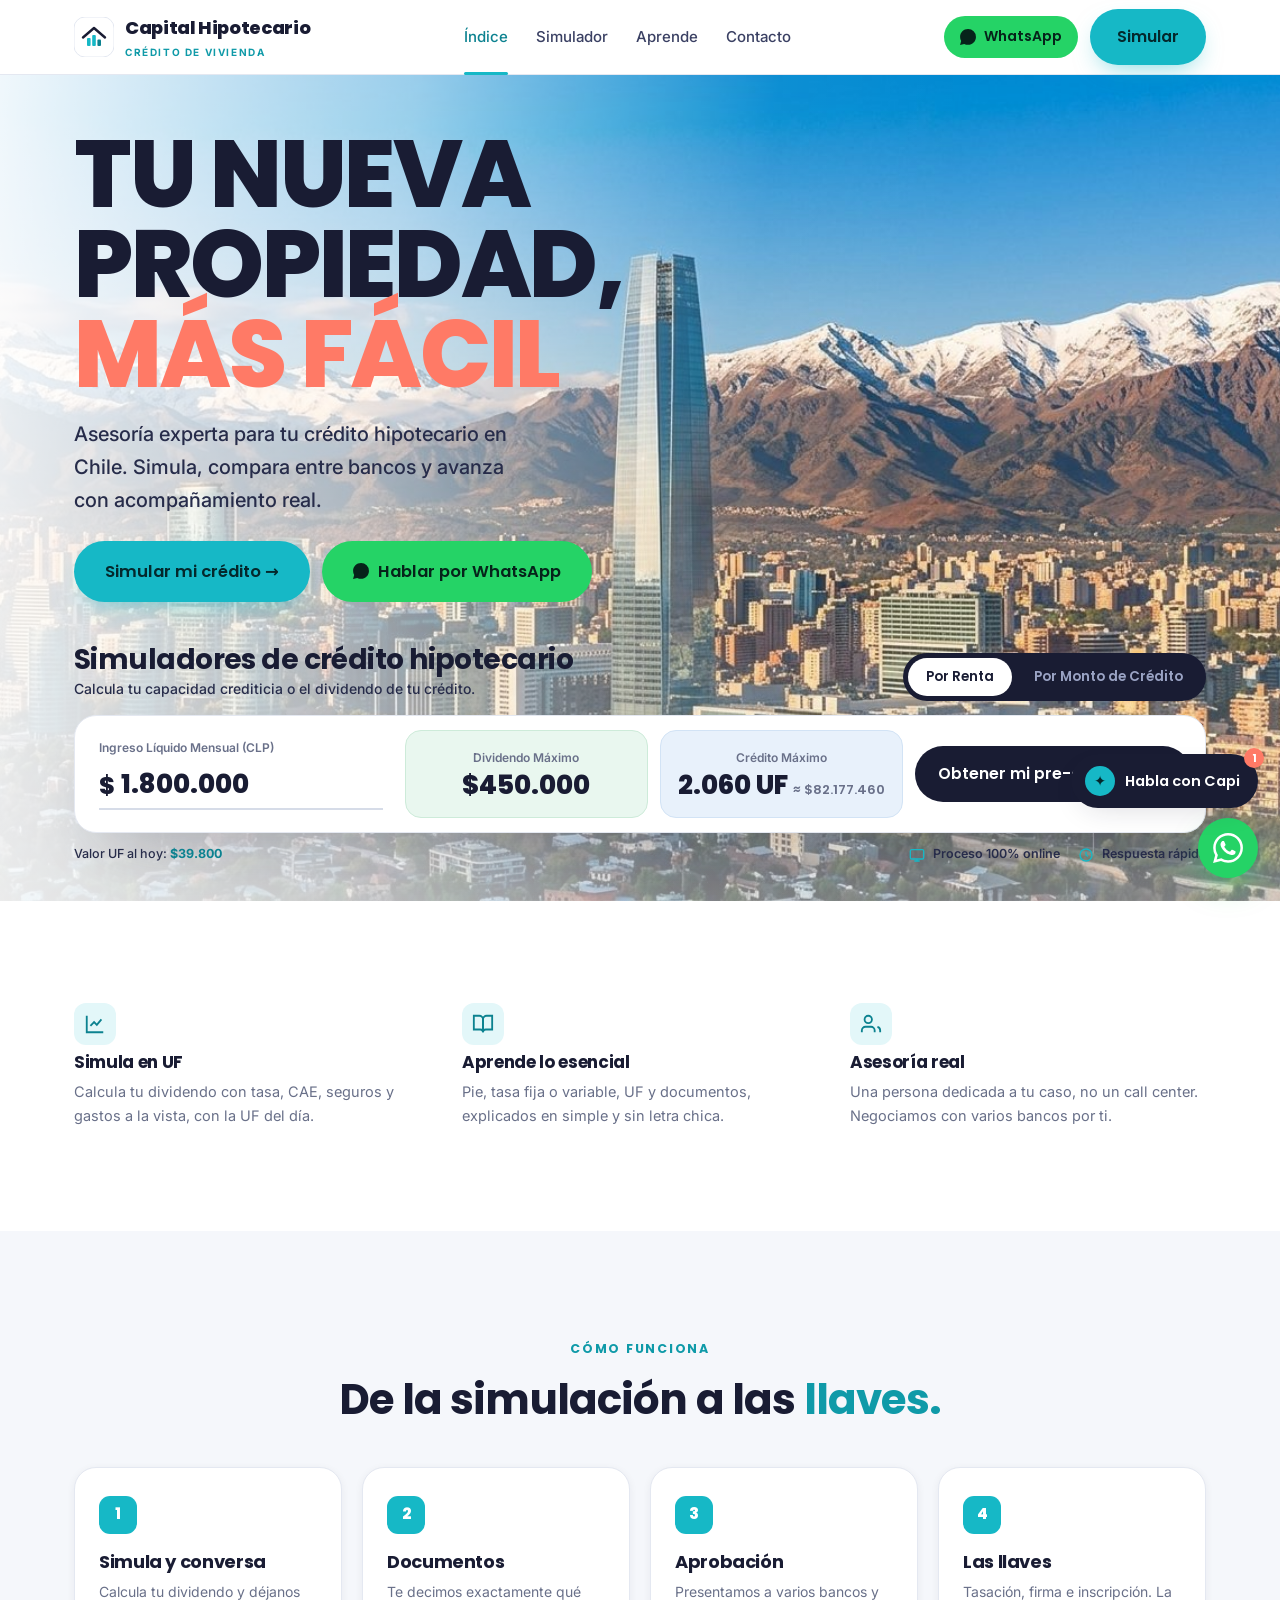
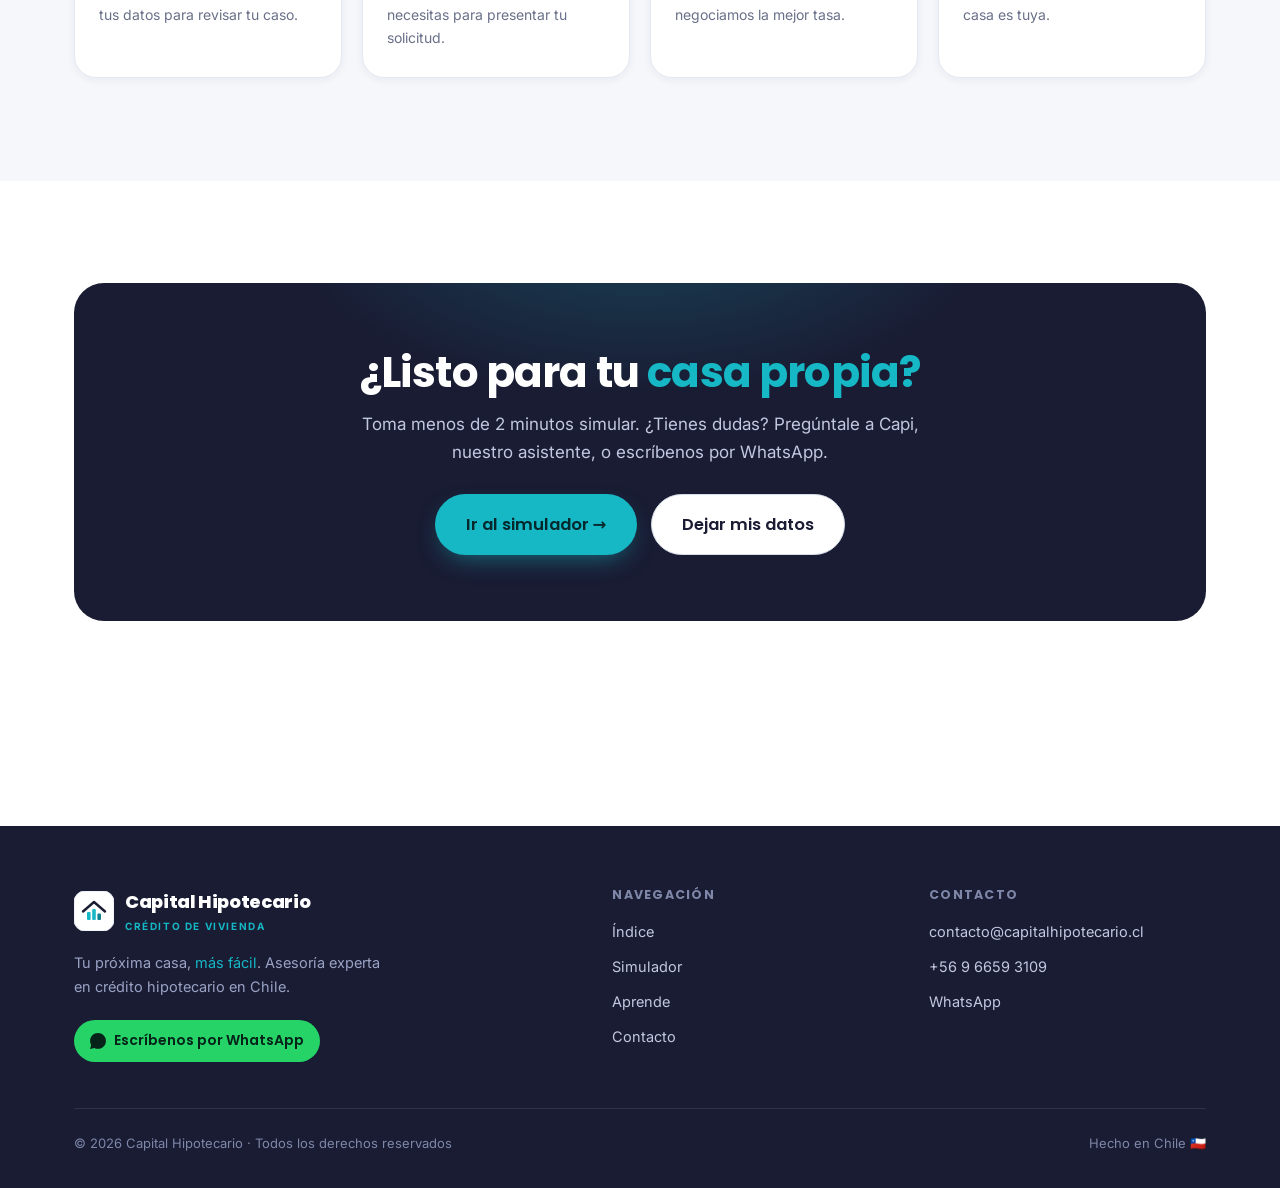
==== commit 03dff6a0: "Add files via upload" ====
--- a/index.html
+++ b/index.html
@@ -18,22 +18,6 @@
 <button class="burger" id="burger" aria-label="Abrir menú"><svg width="26" height="26" viewBox="0 0 24 24" fill="none" stroke="currentColor" stroke-width="2"><path d="M3 6h18M3 12h18M3 18h18"/></svg></button>
 </div><div class="mobile-menu" id="mobileMenu"><a href="index.html">Índice</a><a href="simulador.html">Simulador</a><a href="aprende.html">Aprende</a><a href="contacto.html">Contacto</a><a class="btn btn-wa" data-wa href="#"><svg width="16" height="16" viewBox="0 0 24 24" fill="currentColor"><path d="M.057 24l1.687-6.163a11.867 11.867 0 01-1.587-5.946C.16 5.335 5.495 0 12.05 0a11.82 11.82 0 018.413 3.488 11.82 11.82 0 013.48 8.414c-.003 6.557-5.338 11.892-11.893 11.892a11.9 11.9 0 01-5.688-1.448L.057 24z"/></svg> Hablar por WhatsApp</a></div></header>
 <section class="hero-full">
-<svg class="santiago-svg" viewBox="0 0 1440 820" preserveAspectRatio="xMidYMid slice" xmlns="http://www.w3.org/2000/svg" aria-hidden="true">
-<defs>
-<linearGradient id="sky" x1="0" y1="0" x2="0" y2="1"><stop offset="0" stop-color="#cfe7f3"/><stop offset="0.5" stop-color="#e4f1f8"/><stop offset="1" stop-color="#f4f9fb"/></linearGradient>
-<linearGradient id="cty" x1="0" y1="0" x2="0" y2="1"><stop offset="0" stop-color="#2b3052"/><stop offset="1" stop-color="#191c33"/></linearGradient>
-<radialGradient id="sun" cx="0.82" cy="0.18" r="0.55"><stop offset="0" stop-color="#fff" stop-opacity="0.75"/><stop offset="1" stop-color="#fff" stop-opacity="0"/></radialGradient>
-</defs>
-<rect width="1440" height="820" fill="url(#sky)"/>
-<ellipse cx="1170" cy="150" rx="540" ry="380" fill="url(#sun)"/>
-<path d="M0,432 L120,332 L210,402 L320,300 L430,392 L540,288 L660,382 L780,300 L900,392 L1020,310 L1150,402 L1280,332 L1440,412 L1440,560 L0,560 Z" fill="#9db4c6"/>
-<path d="M540,288 L562,322 L518,322 Z" fill="#fff" opacity=".9"/><path d="M320,300 L340,330 L300,330 Z" fill="#fff" opacity=".85"/><path d="M780,300 L800,330 L760,330 Z" fill="#fff" opacity=".85"/><path d="M1020,310 L1038,338 L1002,338 Z" fill="#fff" opacity=".8"/>
-<path d="M0,470 L160,402 L300,462 L450,382 L600,462 L760,392 L920,462 L1080,402 L1240,470 L1440,420 L1440,580 L0,580 Z" fill="#7f99ae" opacity="0.92"/>
-<path d="M0,520 L240,472 L520,522 L820,472 L1120,522 L1440,482 L1440,640 L0,640 Z" fill="#62788f" opacity="0.9"/>
-<g fill="url(#cty)"><rect x="-14" y="686" width="60" height="134" rx="2"/><rect x="58" y="664" width="46" height="156" rx="2"/><rect x="116" y="700" width="72" height="120" rx="2"/><rect x="200" y="650" width="52" height="170" rx="2"/><rect x="264" y="672" width="64" height="148" rx="2"/><rect x="340" y="640" width="48" height="180" rx="2"/><rect x="400" y="694" width="58" height="126" rx="2"/><rect x="470" y="658" width="54" height="162" rx="2"/><rect x="536" y="704" width="70" height="116" rx="2"/><rect x="618" y="648" width="50" height="172" rx="2"/><rect x="754" y="690" width="44" height="130" rx="2"/><rect x="810" y="656" width="68" height="164" rx="2"/><rect x="890" y="700" width="56" height="120" rx="2"/><rect x="958" y="646" width="60" height="174" rx="2"/><rect x="1030" y="678" width="50" height="142" rx="2"/><rect x="1092" y="662" width="66" height="158" rx="2"/><rect x="1170" y="696" width="48" height="124" rx="2"/><rect x="1230" y="652" width="58" height="168" rx="2"/><rect x="1300" y="688" width="52" height="132" rx="2"/><rect x="1364" y="660" width="64" height="160" rx="2"/><rect x="1440" y="702" width="46" height="118" rx="2"/><rect x="690" y="398" width="48" height="422" rx="3"/><rect x="704" y="366" width="20" height="34" rx="2"/><rect x="712" y="338" width="4" height="30"/></g>
-<rect x="696" y="420" width="4" height="12" rx="1" fill="#16b8c6" opacity="0.5"/><rect x="706" y="420" width="4" height="12" rx="1" fill="#16b8c6" opacity="0.5"/><rect x="716" y="420" width="4" height="12" rx="1" fill="#16b8c6" opacity="0.5"/><rect x="726" y="420" width="4" height="12" rx="1" fill="#16b8c6" opacity="0.5"/><rect x="696" y="446" width="4" height="12" rx="1" fill="#16b8c6" opacity="0.5"/><rect x="706" y="446" width="4" height="12" rx="1" fill="#16b8c6" opacity="0.5"/><rect x="716" y="446" width="4" height="12" rx="1" fill="#16b8c6" opacity="0.5"/><rect x="726" y="446" width="4" height="12" rx="1" fill="#16b8c6" opacity="0.5"/><rect x="696" y="472" width="4" height="12" rx="1" fill="#16b8c6" opacity="0.5"/><rect x="706" y="472" width="4" height="12" rx="1" fill="#16b8c6" opacity="0.5"/><rect x="716" y="472" width="4" height="12" rx="1" fill="#16b8c6" opacity="0.5"/><rect x="726" y="472" width="4" height="12" rx="1" fill="#16b8c6" opacity="0.5"/><rect x="696" y="498" width="4" height="12" rx="1" fill="#16b8c6" opacity="0.5"/><rect x="706" y="498" width="4" height="12" rx="1" fill="#16b8c6" opacity="0.5"/><rect x="716" y="498" width="4" height="12" rx="1" fill="#16b8c6" opacity="0.5"/><rect x="726" y="498" width="4" height="12" rx="1" fill="#16b8c6" opacity="0.5"/><rect x="696" y="524" width="4" height="12" rx="1" fill="#16b8c6" opacity="0.5"/><rect x="706" y="524" width="4" height="12" rx="1" fill="#16b8c6" opacity="0.5"/><rect x="716" y="524" width="4" height="12" rx="1" fill="#16b8c6" opacity="0.5"/><rect x="726" y="524" width="4" height="12" rx="1" fill="#16b8c6" opacity="0.5"/><rect x="696" y="550" width="4" height="12" rx="1" fill="#16b8c6" opacity="0.5"/><rect x="706" y="550" width="4" height="12" rx="1" fill="#16b8c6" opacity="0.5"/><rect x="716" y="550" width="4" height="12" rx="1" fill="#16b8c6" opacity="0.5"/><rect x="726" y="550" width="4" height="12" rx="1" fill="#16b8c6" opacity="0.5"/><rect x="696" y="576" width="4" height="12" rx="1" fill="#16b8c6" opacity="0.5"/><rect x="706" y="576" width="4" height="12" rx="1" fill="#16b8c6" opacity="0.5"/><rect x="716" y="576" width="4" height="12" rx="1" fill="#16b8c6" opacity="0.5"/><rect x="726" y="576" width="4" height="12" rx="1" fill="#16b8c6" opacity="0.5"/><rect x="696" y="602" width="4" height="12" rx="1" fill="#16b8c6" opacity="0.5"/><rect x="706" y="602" width="4" height="12" rx="1" fill="#16b8c6" opacity="0.5"/><rect x="716" y="602" width="4" height="12" rx="1" fill="#16b8c6" opacity="0.5"/><rect x="726" y="602" width="4" height="12" rx="1" fill="#16b8c6" opacity="0.5"/><rect x="696" y="628" width="4" height="12" rx="1" fill="#16b8c6" opacity="0.5"/><rect x="706" y="628" width="4" height="12" rx="1" fill="#16b8c6" opacity="0.5"/><rect x="716" y="628" width="4" height="12" rx="1" fill="#16b8c6" opacity="0.5"/><rect x="726" y="628" width="4" height="12" rx="1" fill="#16b8c6" opacity="0.5"/><rect x="696" y="654" width="4" height="12" rx="1" fill="#16b8c6" opacity="0.5"/><rect x="706" y="654" width="4" height="12" rx="1" fill="#16b8c6" opacity="0.5"/><rect x="716" y="654" width="4" height="12" rx="1" fill="#16b8c6" opacity="0.5"/><rect x="726" y="654" width="4" height="12" rx="1" fill="#16b8c6" opacity="0.5"/><rect x="696" y="680" width="4" height="12" rx="1" fill="#16b8c6" opacity="0.5"/><rect x="706" y="680" width="4" height="12" rx="1" fill="#16b8c6" opacity="0.5"/><rect x="716" y="680" width="4" height="12" rx="1" fill="#16b8c6" opacity="0.5"/><rect x="726" y="680" width="4" height="12" rx="1" fill="#16b8c6" opacity="0.5"/><rect x="696" y="706" width="4" height="12" rx="1" fill="#16b8c6" opacity="0.5"/><rect x="706" y="706" width="4" height="12" rx="1" fill="#16b8c6" opacity="0.5"/><rect x="716" y="706" width="4" height="12" rx="1" fill="#16b8c6" opacity="0.5"/><rect x="726" y="706" width="4" height="12" rx="1" fill="#16b8c6" opacity="0.5"/><rect x="696" y="732" width="4" height="12" rx="1" fill="#16b8c6" opacity="0.5"/><rect x="706" y="732" width="4" height="12" rx="1" fill="#16b8c6" opacity="0.5"/><rect x="716" y="732" width="4" height="12" rx="1" fill="#16b8c6" opacity="0.5"/><rect x="726" y="732" width="4" height="12" rx="1" fill="#16b8c6" opacity="0.5"/><rect x="696" y="758" width="4" height="12" rx="1" fill="#16b8c6" opacity="0.5"/><rect x="706" y="758" width="4" height="12" rx="1" fill="#16b8c6" opacity="0.5"/><rect x="716" y="758" width="4" height="12" rx="1" fill="#16b8c6" opacity="0.5"/><rect x="726" y="758" width="4" height="12" rx="1" fill="#16b8c6" opacity="0.5"/><rect x="696" y="784" width="4" height="12" rx="1" fill="#16b8c6" opacity="0.5"/><rect x="706" y="784" width="4" height="12" rx="1" fill="#16b8c6" opacity="0.5"/><rect x="716" y="784" width="4" height="12" rx="1" fill="#16b8c6" opacity="0.5"/><rect x="726" y="784" width="4" height="12" rx="1" fill="#16b8c6" opacity="0.5"/>
-<rect x="0" y="806" width="1440" height="14" fill="#12152a"/>
-</svg>
 <div class="hero-shade"></div>
 <div class="wrap hero-full-inner">
   <div class="hero-copy reveal">
--- a/styles.css
+++ b/styles.css
@@ -418,11 +418,12 @@
    AÑADIDOS v3 — hero pantalla completa (Santiago) + simulador inline
    ============================================================ */
 .hero-full{position:relative;min-height:calc(100vh - 74px);display:flex;flex-direction:column;
-  padding:clamp(34px,6vh,72px) 0 clamp(26px,4vh,48px);overflow:hidden}
+  padding:clamp(34px,6vh,72px) 0 clamp(26px,4vh,48px);overflow:hidden;
+  background:#cfe2ee url('santiago.jpg') center 30%/cover no-repeat}
 .santiago-svg{position:absolute;inset:0;width:100%;height:100%}
 .hero-shade{position:absolute;inset:0;background:
-  radial-gradient(900px 520px at 15% 24%,rgba(255,255,255,.72),rgba(255,255,255,0) 60%),
-  linear-gradient(180deg,rgba(255,255,255,.25),rgba(255,255,255,0) 30%)}
+  linear-gradient(98deg,rgba(255,255,255,.94) 0%,rgba(255,255,255,.6) 30%,rgba(255,255,255,.05) 56%,rgba(255,255,255,0) 70%),
+  linear-gradient(180deg,rgba(255,255,255,0) 52%,rgba(245,247,251,.5) 100%)}
 .hero-full-inner{position:relative;z-index:1;display:flex;flex-direction:column;justify-content:space-between;flex:1;gap:34px}
 .hero-copy{max-width:640px}
 .hero-title{font-family:var(--font-head);font-weight:800;line-height:.96;letter-spacing:-.025em;
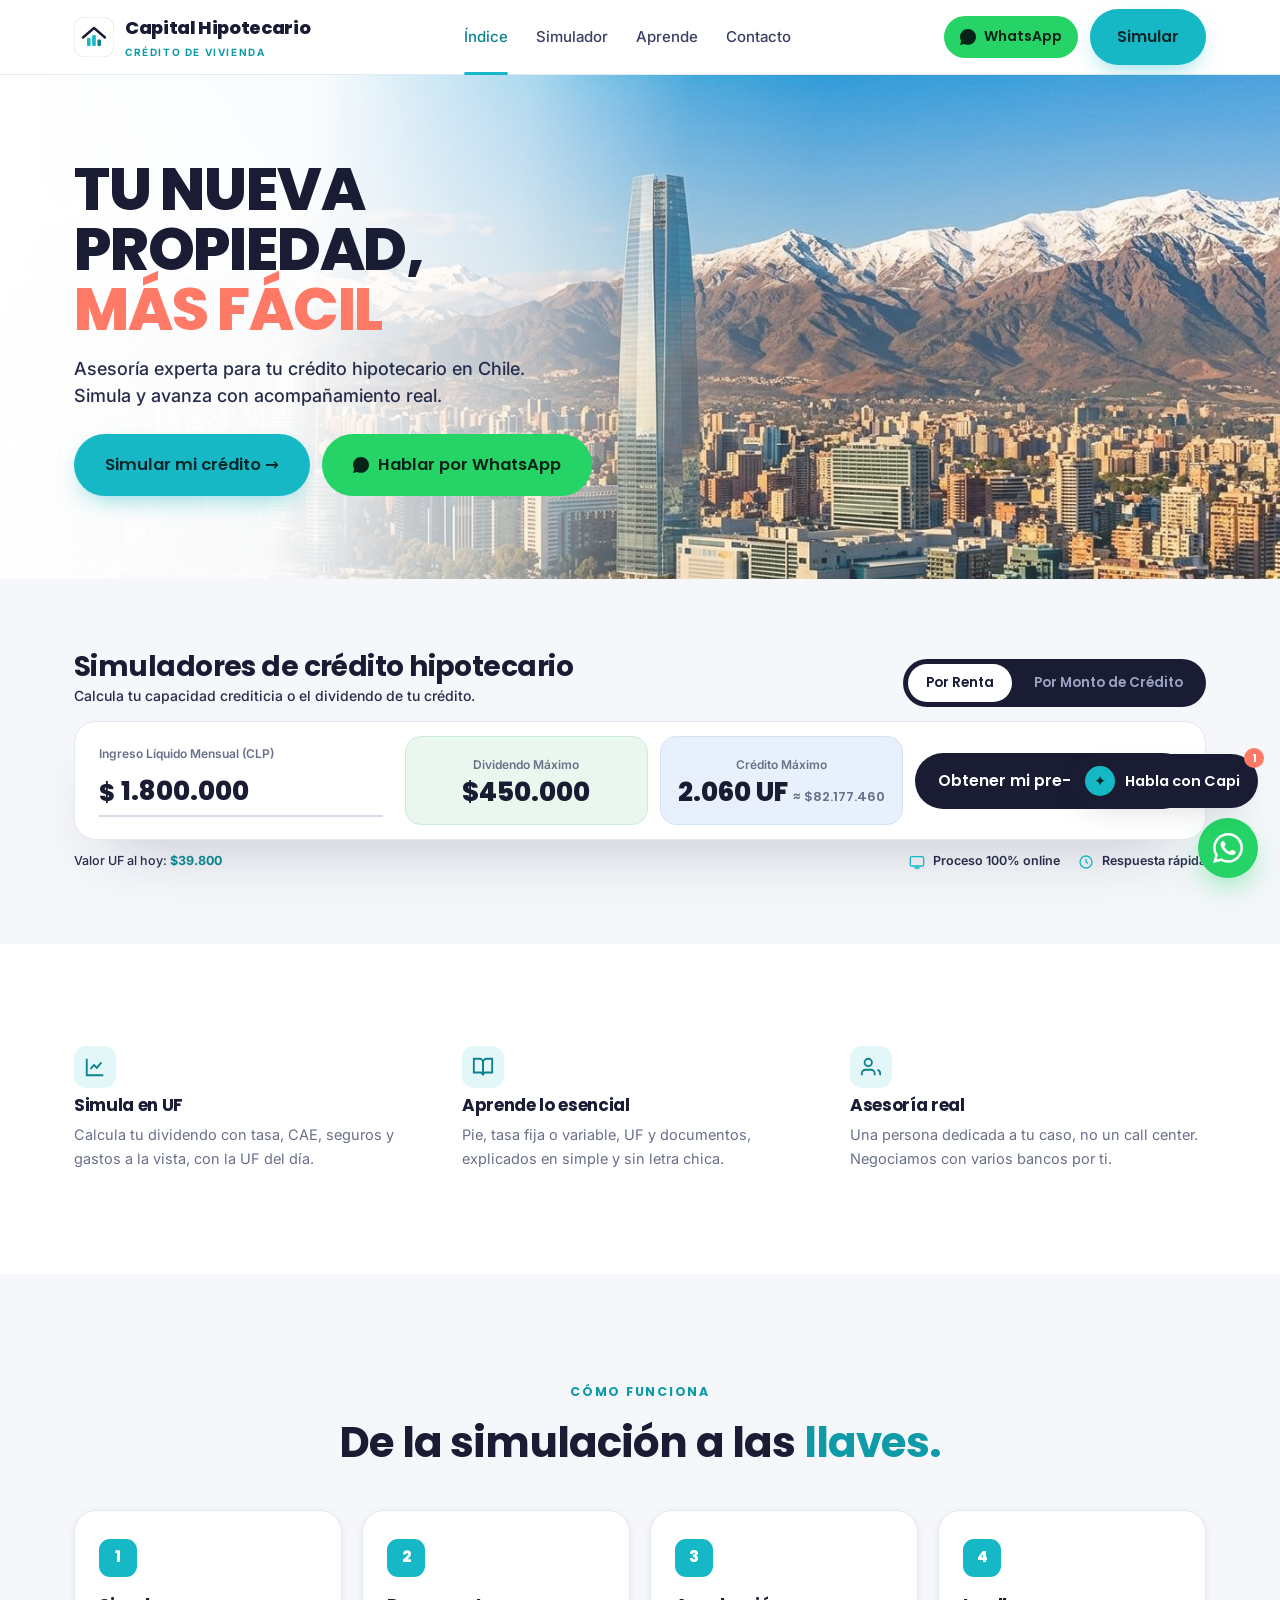
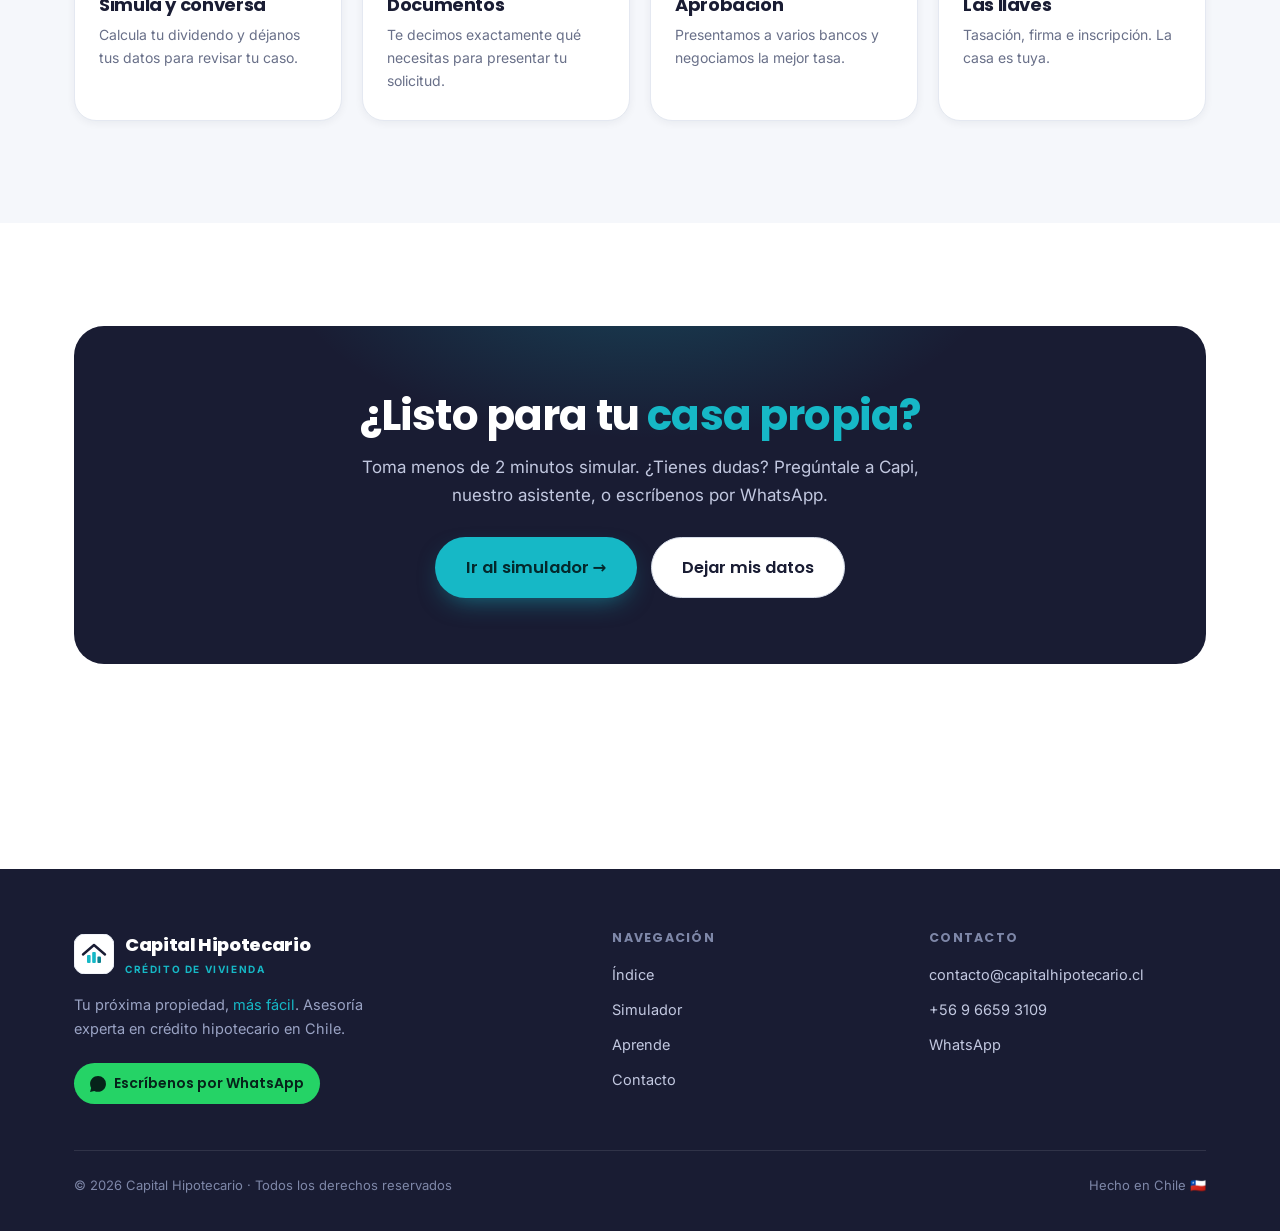
==== commit 1e626928: "Add files via upload" ====
--- a/index.html
+++ b/index.html
@@ -17,18 +17,21 @@
 <a href="simulador.html" class="btn btn-primary">Simular</a></div>
 <button class="burger" id="burger" aria-label="Abrir menú"><svg width="26" height="26" viewBox="0 0 24 24" fill="none" stroke="currentColor" stroke-width="2"><path d="M3 6h18M3 12h18M3 18h18"/></svg></button>
 </div><div class="mobile-menu" id="mobileMenu"><a href="index.html">Índice</a><a href="simulador.html">Simulador</a><a href="aprende.html">Aprende</a><a href="contacto.html">Contacto</a><a class="btn btn-wa" data-wa href="#"><svg width="16" height="16" viewBox="0 0 24 24" fill="currentColor"><path d="M.057 24l1.687-6.163a11.867 11.867 0 01-1.587-5.946C.16 5.335 5.495 0 12.05 0a11.82 11.82 0 018.413 3.488 11.82 11.82 0 013.48 8.414c-.003 6.557-5.338 11.892-11.893 11.892a11.9 11.9 0 01-5.688-1.448L.057 24z"/></svg> Hablar por WhatsApp</a></div></header>
-<section class="hero-full">
+<section class="hero-banner">
 <div class="hero-shade"></div>
-<div class="wrap hero-full-inner">
+<div class="wrap hero-banner-inner">
   <div class="hero-copy reveal">
     <h1 class="hero-title">TU NUEVA PROPIEDAD,<br><span class="ac">MÁS FÁCIL</span></h1>
-    <p class="hero-sub">Asesoría experta para tu crédito hipotecario en Chile. Simula, compara entre bancos y avanza con acompañamiento real.</p>
+    <p class="hero-sub">Asesoría experta para tu crédito hipotecario en Chile. Simula y avanza con acompañamiento real.</p>
     <div class="hero-actions">
       <a href="simulador.html" class="btn btn-primary btn-lg">Simular mi crédito →</a>
       <a class="btn btn-wa btn-lg" data-wa href="#"><svg width="16" height="16" viewBox="0 0 24 24" fill="currentColor"><path d="M.057 24l1.687-6.163a11.867 11.867 0 01-1.587-5.946C.16 5.335 5.495 0 12.05 0a11.82 11.82 0 018.413 3.488 11.82 11.82 0 013.48 8.414c-.003 6.557-5.338 11.892-11.893 11.892a11.9 11.9 0 01-5.688-1.448L.057 24z"/></svg> Hablar por WhatsApp</a>
     </div>
   </div>
+</div>
+</section>
 
+<section class="presim-section"><div class="wrap">
   <div class="presim reveal" id="presim">
     <div class="presim-head">
       <div><h2>Simuladores de crédito hipotecario</h2><p>Calcula tu capacidad crediticia o el dividendo de tu crédito.</p></div>
@@ -58,8 +61,7 @@
       </span>
     </div>
   </div>
-</div>
-</section>
+</div></section>
 
 <section class="section"><div class="wrap">
 <div class="values">
@@ -92,7 +94,7 @@
 <rect x="13" y="21" width="3.6" height="8" rx="1" fill="#16b8c6"/>
 <rect x="18.2" y="18" width="3.6" height="11" rx="1" fill="#16b8c6"/>
 <rect x="23.4" y="22.5" width="3.6" height="6.5" rx="1" fill="#0c8290"/></svg><span><b>Capital Hipotecario</b><small style="color:#16b8c6">Crédito de vivienda</small></span></a>
-<p>Tu próxima casa, <em style="color:#16b8c6">más fácil</em>. Asesoría experta en crédito hipotecario en Chile.</p>
+<p>Tu próxima propiedad, <em style="color:#16b8c6">más fácil</em>. Asesoría experta en crédito hipotecario en Chile.</p>
 <a class="wa-head" data-wa href="#" style="margin-top:6px"><svg width="16" height="16" viewBox="0 0 24 24" fill="currentColor"><path d="M.057 24l1.687-6.163a11.867 11.867 0 01-1.587-5.946C.16 5.335 5.495 0 12.05 0a11.82 11.82 0 018.413 3.488 11.82 11.82 0 013.48 8.414c-.003 6.557-5.338 11.892-11.893 11.892a11.9 11.9 0 01-5.688-1.448L.057 24z"/></svg> <span>Escríbenos por WhatsApp</span></a></div>
 <div class="foot-col"><h4>Navegación</h4><a href="index.html">Índice</a><a href="simulador.html">Simulador</a><a href="aprende.html">Aprende</a><a href="contacto.html">Contacto</a></div>
 <div class="foot-col"><h4>Contacto</h4><a data-mail="text" href="#">correo</a><a data-tel="text" href="#">teléfono</a><a data-wa href="#">WhatsApp</a></div>
--- a/styles.css
+++ b/styles.css
@@ -417,20 +417,21 @@
 /* ============================================================
    AÑADIDOS v3 — hero pantalla completa (Santiago) + simulador inline
    ============================================================ */
-.hero-full{position:relative;min-height:calc(100vh - 74px);display:flex;flex-direction:column;
-  padding:clamp(34px,6vh,72px) 0 clamp(26px,4vh,48px);overflow:hidden;
-  background:#cfe2ee url('santiago.jpg') center 30%/cover no-repeat}
+.hero-banner{position:relative;overflow:hidden;display:flex;align-items:center;
+  min-height:clamp(400px,56vh,560px);padding:clamp(40px,7vh,84px) 0;
+  background:#dbe8f1 url('santiago.jpg') right 28%/cover no-repeat}
 .santiago-svg{position:absolute;inset:0;width:100%;height:100%}
 .hero-shade{position:absolute;inset:0;background:
-  linear-gradient(98deg,rgba(255,255,255,.94) 0%,rgba(255,255,255,.6) 30%,rgba(255,255,255,.05) 56%,rgba(255,255,255,0) 70%),
-  linear-gradient(180deg,rgba(255,255,255,0) 52%,rgba(245,247,251,.5) 100%)}
-.hero-full-inner{position:relative;z-index:1;display:flex;flex-direction:column;justify-content:space-between;flex:1;gap:34px}
-.hero-copy{max-width:640px}
-.hero-title{font-family:var(--font-head);font-weight:800;line-height:.96;letter-spacing:-.025em;
-  font-size:clamp(46px,8.2vw,94px);color:var(--ink);margin-bottom:18px}
+  linear-gradient(96deg,#ffffff 0%,rgba(255,255,255,.97) 24%,rgba(255,255,255,.62) 40%,rgba(255,255,255,.14) 52%,rgba(255,255,255,0) 62%),
+  linear-gradient(0deg,rgba(255,255,255,.12),rgba(255,255,255,.12))}
+.hero-banner-inner{position:relative;z-index:1;width:100%}
+.hero-copy{max-width:560px}
+.hero-title{font-family:var(--font-head);font-weight:800;line-height:1;letter-spacing:-.02em;
+  font-size:clamp(34px,5.2vw,60px);color:var(--ink);margin-bottom:16px}
 .hero-title .ac{color:var(--coral)}
-.hero-sub{font-size:clamp(16px,1.7vw,20px);color:var(--ink-2);max-width:34ch;margin-bottom:24px;font-weight:500}
+.hero-sub{font-size:clamp(15px,1.5vw,18px);color:var(--ink-2);max-width:40ch;margin-bottom:24px;font-weight:500;line-height:1.55}
 .hero-copy .hero-actions{gap:12px}
+.presim-section{background:var(--bg-soft);padding:clamp(40px,6vw,72px) 0}
 
 /* simulador inline tipo "pre-aprobación" */
 .presim{position:relative}
@@ -466,9 +467,15 @@
 .presim-badge svg{color:var(--teal)}
 
 @media(max-width:960px){
-  .hero-full{min-height:auto;padding-top:38px}
+  .hero-banner{min-height:auto;background-position:center 30%}
+  .hero-shade{background:linear-gradient(95deg,#fff 0%,rgba(255,255,255,.93) 48%,rgba(255,255,255,.6) 78%,rgba(255,255,255,.25) 100%)}
   .presim-row{grid-template-columns:1fr 1fr}
   .presim-field{grid-column:1/-1}
   .presim-btn{grid-column:1/-1;align-self:stretch}
 }
-@media(max-width:560px){ .presim-row{grid-template-columns:1fr} .hero-title{font-size:clamp(42px,13vw,60px)} }
+@media(max-width:560px){
+  .presim-row{grid-template-columns:1fr}
+  .hero-title{font-size:clamp(32px,9vw,46px)}
+  .hero-shade{background:rgba(255,255,255,.9)}
+  .hero-banner{background-position:center 28%;min-height:340px}
+}
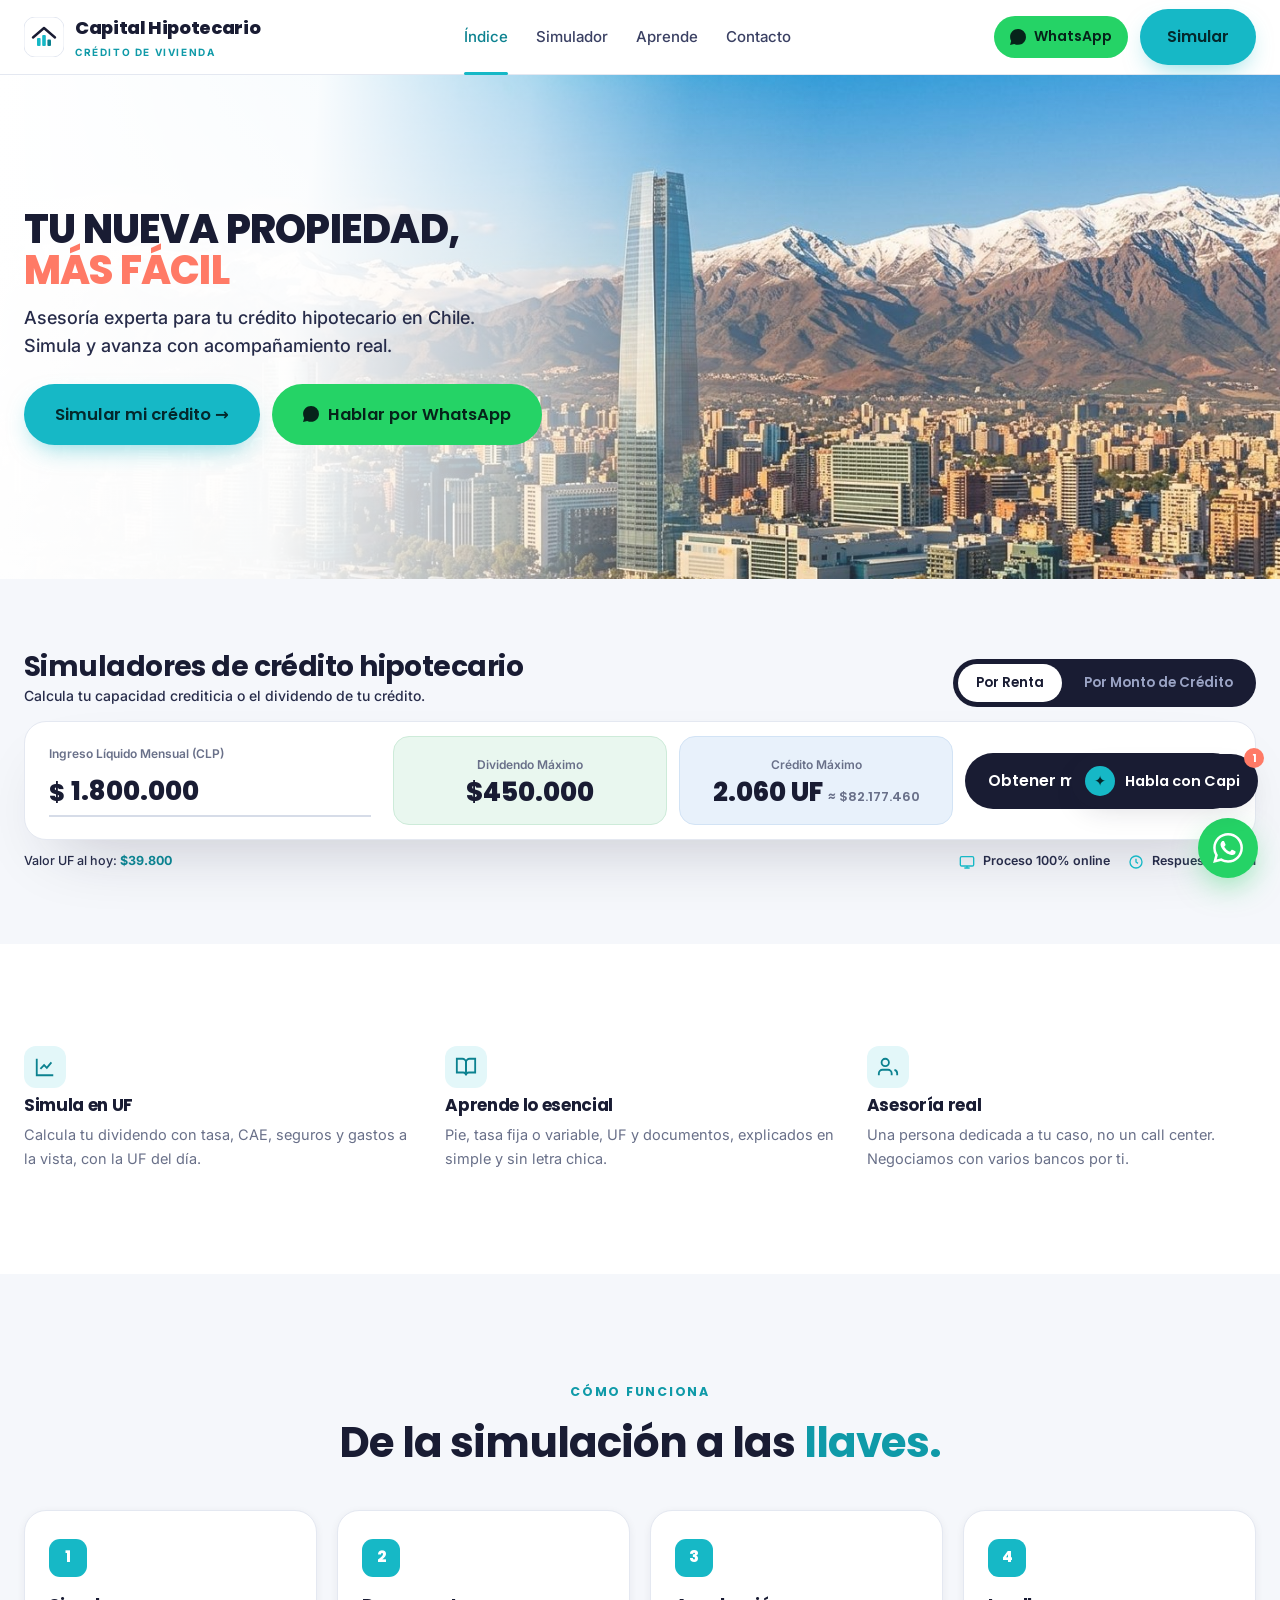
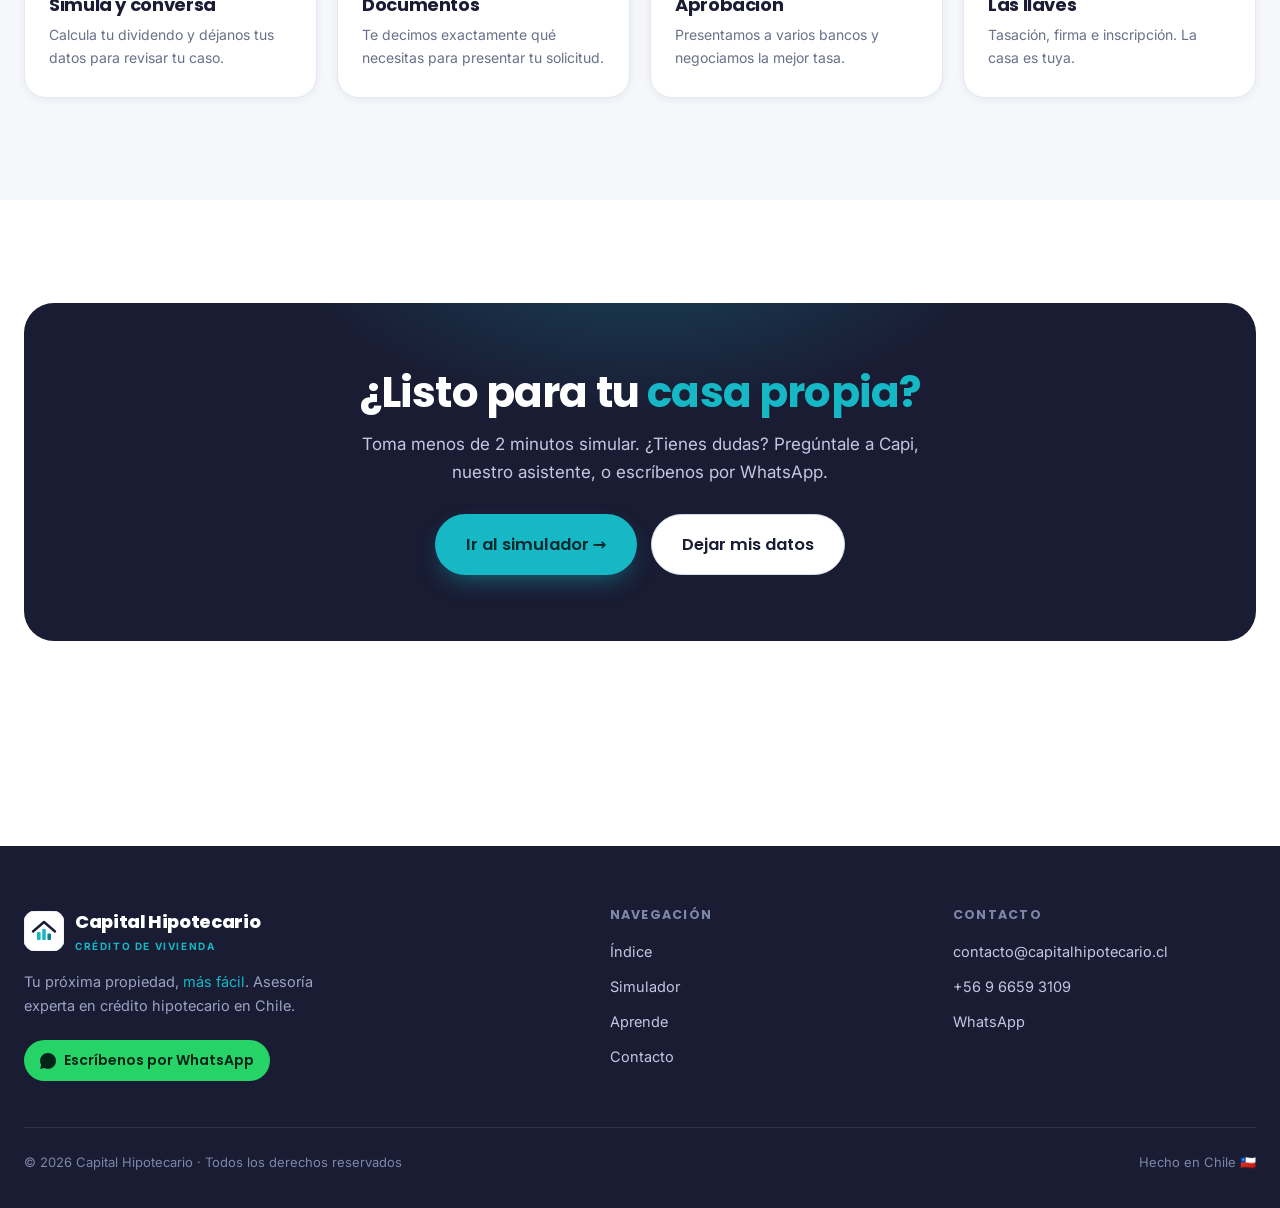
==== commit 9a3ccbdd: "Add files via upload" ====
--- a/index.html
+++ b/index.html
@@ -3,7 +3,7 @@
 <title>Capital Hipotecario — Tu nueva propiedad, más fácil</title><meta name="description" content="Asesoría y simulador de crédito hipotecario en Chile. Calcula tu dividendo y tu capacidad crediticia en UF. Hasta 90% de financiamiento y 40 años.">
 <link rel="preconnect" href="https://fonts.googleapis.com"><link rel="preconnect" href="https://fonts.gstatic.com" crossorigin>
 <link href="https://fonts.googleapis.com/css2?family=Poppins:wght@500;600;700;800&family=Inter:wght@400;500;600;700&display=swap" rel="stylesheet">
-<link rel="stylesheet" href="styles.css"></head><body>
+<link rel="stylesheet" href="styles.css?v=5"></head><body>
 <header><div class="wrap nav">
 <a href="index.html" class="brand"><svg class="logo" viewBox="0 0 40 40" fill="none" xmlns="http://www.w3.org/2000/svg" aria-hidden="true">
 <rect width="40" height="40" rx="11" fill="#fff" stroke="#e4e8f1"/>
@@ -100,5 +100,5 @@
 <div class="foot-col"><h4>Contacto</h4><a data-mail="text" href="#">correo</a><a data-tel="text" href="#">teléfono</a><a data-wa href="#">WhatsApp</a></div>
 </div><div class="foot-bot"><span>© 2026 Capital Hipotecario · Todos los derechos reservados</span><span>Hecho en Chile 🇨🇱</span></div></div></footer>
 <a class="wa-float" data-wa href="#" aria-label="WhatsApp"><svg width="30" height="30" viewBox="0 0 24 24" fill="currentColor"><path d="M.057 24l1.687-6.163a11.867 11.867 0 01-1.587-5.946C.16 5.335 5.495 0 12.05 0a11.82 11.82 0 018.413 3.488 11.82 11.82 0 013.48 8.414c-.003 6.557-5.338 11.892-11.893 11.892a11.9 11.9 0 01-5.688-1.448L.057 24zm6.597-3.807c1.676.995 3.276 1.591 5.392 1.592 5.448 0 9.886-4.434 9.889-9.885.002-5.462-4.415-9.89-9.881-9.892-5.452 0-9.887 4.434-9.889 9.884-.001 2.225.651 3.891 1.746 5.634l-.999 3.648 3.742-.981zm11.387-5.464c-.074-.124-.272-.198-.57-.347-.297-.149-1.758-.868-2.031-.967-.272-.099-.47-.149-.669.149-.198.297-.768.967-.941 1.165-.173.198-.347.223-.644.074-.297-.149-1.255-.462-2.39-1.475-.883-.788-1.48-1.761-1.653-2.059-.173-.297-.018-.458.13-.606.134-.133.297-.347.446-.521.151-.172.2-.296.3-.495.099-.198.05-.372-.025-.521-.075-.148-.669-1.611-.916-2.206-.242-.579-.487-.501-.669-.51l-.57-.01c-.198 0-.52.074-.792.372s-1.04 1.016-1.04 2.479 1.065 2.876 1.213 3.074c.149.198 2.095 3.2 5.076 4.487.709.306 1.263.489 1.694.626.712.226 1.36.194 1.872.118.571-.085 1.758-.719 2.006-1.413.248-.695.248-1.29.173-1.414z"/></svg></a>
-<script src="main.js"></script><script src="herosim.js"></script>
-<script src="bot.js"></script></body></html>+<script src="main.js?v=5"></script><script src="herosim.js?v=5"></script>
+<script src="bot.js?v=5"></script></body></html>
--- a/styles.css
+++ b/styles.css
@@ -32,7 +32,7 @@
   --font-head:'Poppins',system-ui,sans-serif;
   --font-body:'Inter',system-ui,sans-serif;
 
-  --maxw:1180px;
+  --maxw:1320px;
   --r-sm:10px; --r:16px; --r-lg:22px; --r-xl:30px;
   --sh-sm:0 2px 8px rgba(25,28,51,.06);
   --sh:0 10px 30px -12px rgba(25,28,51,.18);
@@ -419,15 +419,15 @@
    ============================================================ */
 .hero-banner{position:relative;overflow:hidden;display:flex;align-items:center;
   min-height:clamp(400px,56vh,560px);padding:clamp(40px,7vh,84px) 0;
-  background:#dbe8f1 url('santiago.jpg') right 28%/cover no-repeat}
+  background:#dbe8f1 url('santiago.jpg') center 30%/cover no-repeat}
 .santiago-svg{position:absolute;inset:0;width:100%;height:100%}
 .hero-shade{position:absolute;inset:0;background:
   linear-gradient(96deg,#ffffff 0%,rgba(255,255,255,.97) 24%,rgba(255,255,255,.62) 40%,rgba(255,255,255,.14) 52%,rgba(255,255,255,0) 62%),
   linear-gradient(0deg,rgba(255,255,255,.12),rgba(255,255,255,.12))}
 .hero-banner-inner{position:relative;z-index:1;width:100%}
 .hero-copy{max-width:560px}
-.hero-title{font-family:var(--font-head);font-weight:800;line-height:1;letter-spacing:-.02em;
-  font-size:clamp(34px,5.2vw,60px);color:var(--ink);margin-bottom:16px}
+.hero-title{font-family:var(--font-head);font-weight:800;line-height:1.02;letter-spacing:-.02em;
+  font-size:clamp(26px,3.1vw,40px);color:var(--ink);margin-bottom:14px}
 .hero-title .ac{color:var(--coral)}
 .hero-sub{font-size:clamp(15px,1.5vw,18px);color:var(--ink-2);max-width:40ch;margin-bottom:24px;font-weight:500;line-height:1.55}
 .hero-copy .hero-actions{gap:12px}
@@ -475,7 +475,19 @@
 }
 @media(max-width:560px){
   .presim-row{grid-template-columns:1fr}
-  .hero-title{font-size:clamp(32px,9vw,46px)}
+  .hero-title{font-size:clamp(22px,6vw,30px)}
   .hero-shade{background:rgba(255,255,255,.9)}
   .hero-banner{background-position:center 28%;min-height:340px}
 }
+
+/* chips de Capi dentro del área con scroll */
+.capi-chiprow{display:flex;flex-wrap:wrap;gap:8px;margin:4px 0 2px}
+
+/* ============================================================
+   v4 — equilibrio en pantallas muy grandes (27"+)
+   El sitio se centra con un ancho máximo; el hero y las
+   secciones a sangre completa quedan dentro de ese marco.
+   ============================================================ */
+html{background:var(--bg-soft)}
+body{max-width:1920px;margin-inline:auto}
+header{margin-inline:auto}
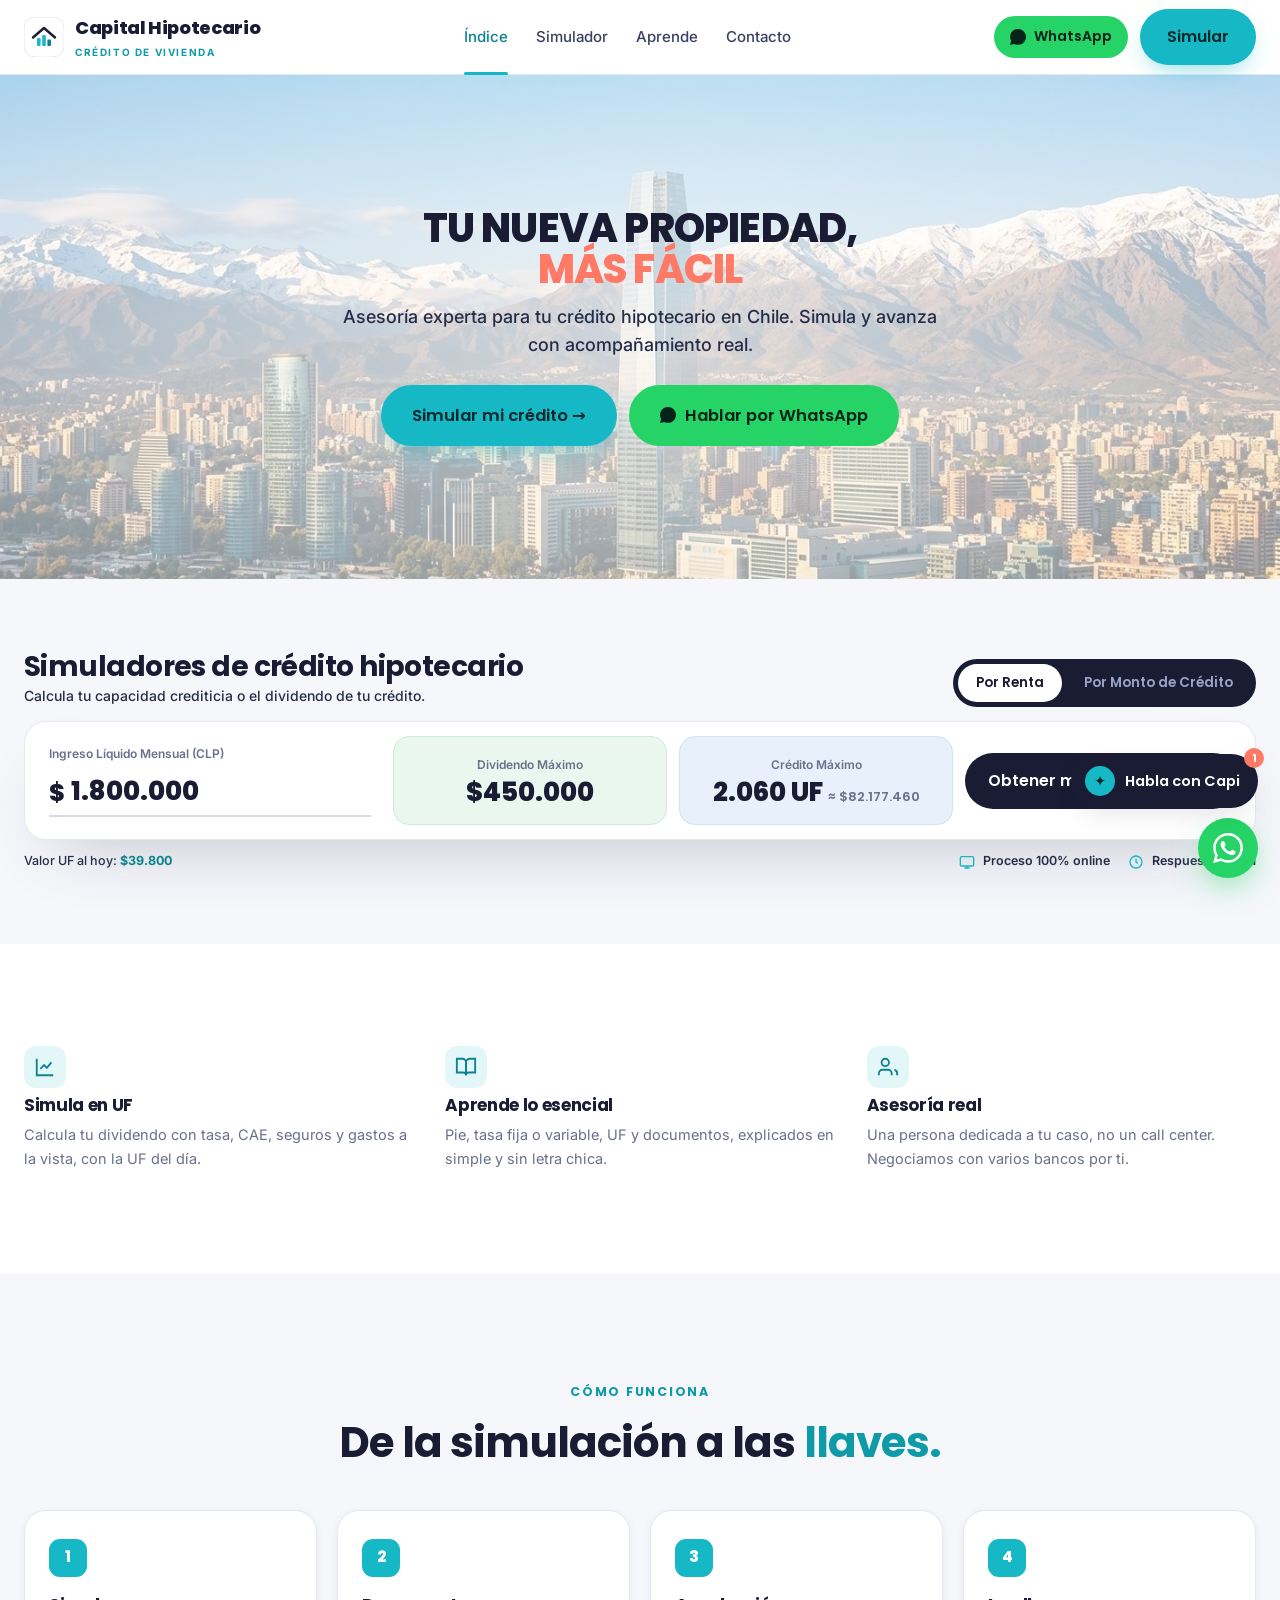
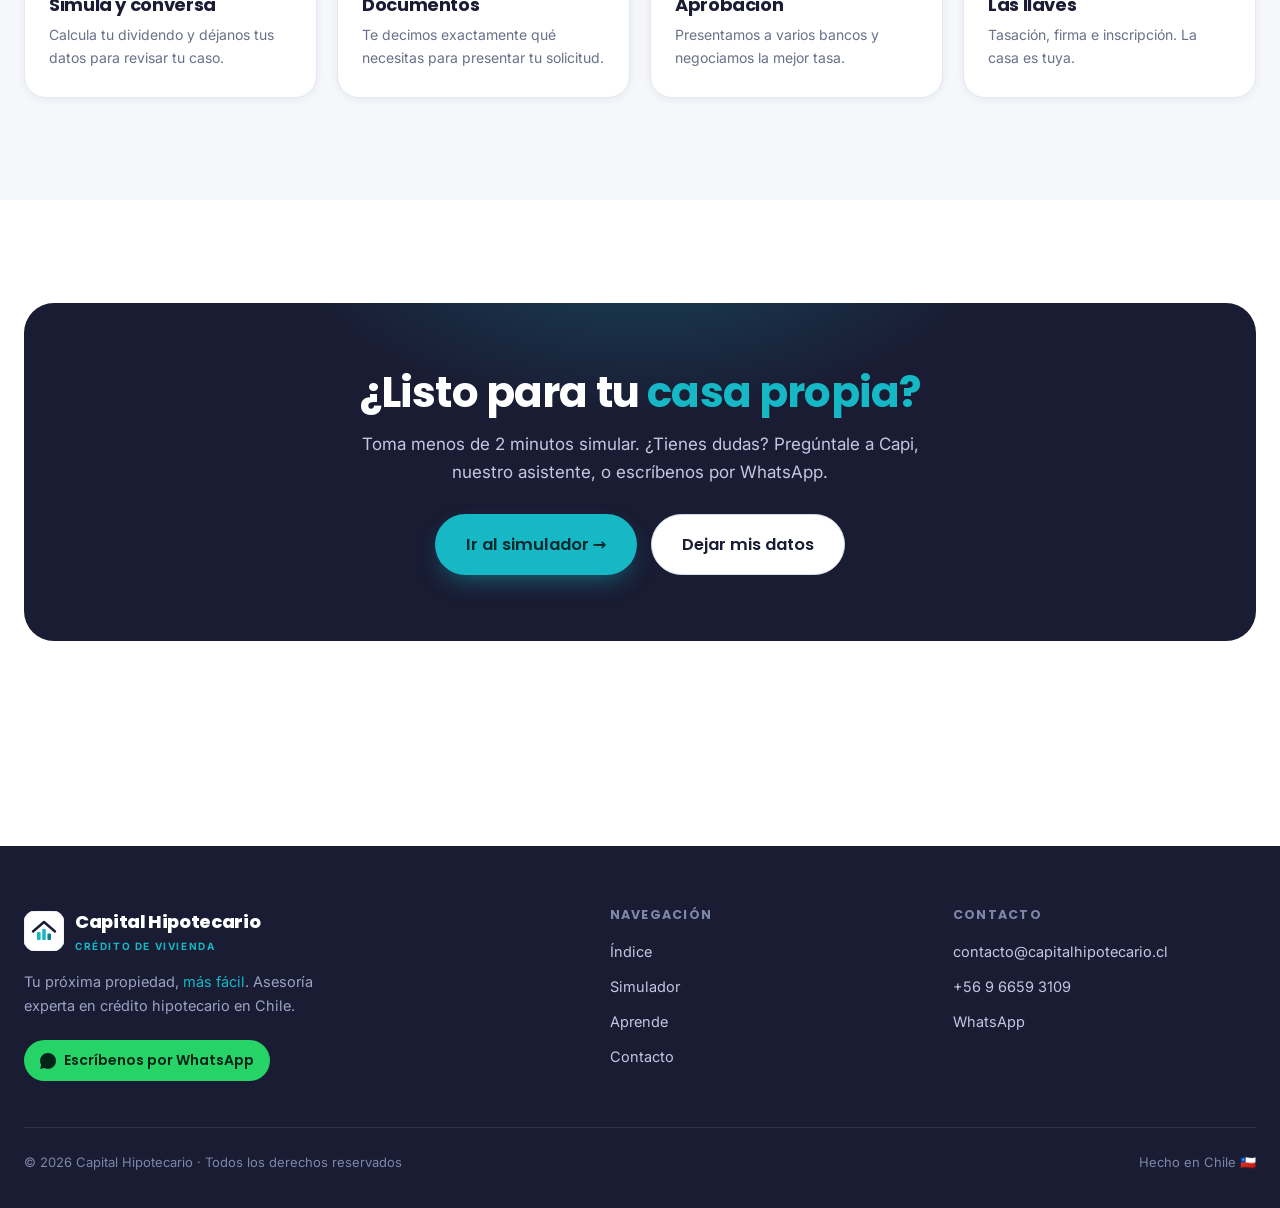
==== commit a2a3c3bd: "Add files via upload" ====
--- a/index.html
+++ b/index.html
@@ -3,7 +3,7 @@
 <title>Capital Hipotecario — Tu nueva propiedad, más fácil</title><meta name="description" content="Asesoría y simulador de crédito hipotecario en Chile. Calcula tu dividendo y tu capacidad crediticia en UF. Hasta 90% de financiamiento y 40 años.">
 <link rel="preconnect" href="https://fonts.googleapis.com"><link rel="preconnect" href="https://fonts.gstatic.com" crossorigin>
 <link href="https://fonts.googleapis.com/css2?family=Poppins:wght@500;600;700;800&family=Inter:wght@400;500;600;700&display=swap" rel="stylesheet">
-<link rel="stylesheet" href="styles.css?v=5"></head><body>
+<link rel="stylesheet" href="styles.css?v=6"></head><body>
 <header><div class="wrap nav">
 <a href="index.html" class="brand"><svg class="logo" viewBox="0 0 40 40" fill="none" xmlns="http://www.w3.org/2000/svg" aria-hidden="true">
 <rect width="40" height="40" rx="11" fill="#fff" stroke="#e4e8f1"/>
@@ -100,5 +100,5 @@
 <div class="foot-col"><h4>Contacto</h4><a data-mail="text" href="#">correo</a><a data-tel="text" href="#">teléfono</a><a data-wa href="#">WhatsApp</a></div>
 </div><div class="foot-bot"><span>© 2026 Capital Hipotecario · Todos los derechos reservados</span><span>Hecho en Chile 🇨🇱</span></div></div></footer>
 <a class="wa-float" data-wa href="#" aria-label="WhatsApp"><svg width="30" height="30" viewBox="0 0 24 24" fill="currentColor"><path d="M.057 24l1.687-6.163a11.867 11.867 0 01-1.587-5.946C.16 5.335 5.495 0 12.05 0a11.82 11.82 0 018.413 3.488 11.82 11.82 0 013.48 8.414c-.003 6.557-5.338 11.892-11.893 11.892a11.9 11.9 0 01-5.688-1.448L.057 24zm6.597-3.807c1.676.995 3.276 1.591 5.392 1.592 5.448 0 9.886-4.434 9.889-9.885.002-5.462-4.415-9.89-9.881-9.892-5.452 0-9.887 4.434-9.889 9.884-.001 2.225.651 3.891 1.746 5.634l-.999 3.648 3.742-.981zm11.387-5.464c-.074-.124-.272-.198-.57-.347-.297-.149-1.758-.868-2.031-.967-.272-.099-.47-.149-.669.149-.198.297-.768.967-.941 1.165-.173.198-.347.223-.644.074-.297-.149-1.255-.462-2.39-1.475-.883-.788-1.48-1.761-1.653-2.059-.173-.297-.018-.458.13-.606.134-.133.297-.347.446-.521.151-.172.2-.296.3-.495.099-.198.05-.372-.025-.521-.075-.148-.669-1.611-.916-2.206-.242-.579-.487-.501-.669-.51l-.57-.01c-.198 0-.52.074-.792.372s-1.04 1.016-1.04 2.479 1.065 2.876 1.213 3.074c.149.198 2.095 3.2 5.076 4.487.709.306 1.263.489 1.694.626.712.226 1.36.194 1.872.118.571-.085 1.758-.719 2.006-1.413.248-.695.248-1.29.173-1.414z"/></svg></a>
-<script src="main.js?v=5"></script><script src="herosim.js?v=5"></script>
-<script src="bot.js?v=5"></script></body></html>+<script src="main.js?v=6"></script><script src="herosim.js?v=6"></script>
+<script src="bot.js?v=6"></script></body></html>
--- a/styles.css
+++ b/styles.css
@@ -422,15 +422,15 @@
   background:#dbe8f1 url('santiago.jpg') center 30%/cover no-repeat}
 .santiago-svg{position:absolute;inset:0;width:100%;height:100%}
 .hero-shade{position:absolute;inset:0;background:
-  linear-gradient(96deg,#ffffff 0%,rgba(255,255,255,.97) 24%,rgba(255,255,255,.62) 40%,rgba(255,255,255,.14) 52%,rgba(255,255,255,0) 62%),
-  linear-gradient(0deg,rgba(255,255,255,.12),rgba(255,255,255,.12))}
+  radial-gradient(1100px 620px at 50% 40%,rgba(255,255,255,.66),rgba(255,255,255,.34) 72%),
+  linear-gradient(180deg,rgba(255,255,255,.42),rgba(255,255,255,.30))}
 .hero-banner-inner{position:relative;z-index:1;width:100%}
-.hero-copy{max-width:560px}
+.hero-copy{max-width:780px;margin:0 auto;text-align:center}
 .hero-title{font-family:var(--font-head);font-weight:800;line-height:1.02;letter-spacing:-.02em;
   font-size:clamp(26px,3.1vw,40px);color:var(--ink);margin-bottom:14px}
 .hero-title .ac{color:var(--coral)}
-.hero-sub{font-size:clamp(15px,1.5vw,18px);color:var(--ink-2);max-width:40ch;margin-bottom:24px;font-weight:500;line-height:1.55}
-.hero-copy .hero-actions{gap:12px}
+.hero-sub{font-size:clamp(15px,1.5vw,18px);color:var(--ink-2);max-width:52ch;margin:0 auto 26px;font-weight:500;line-height:1.55}
+.hero-copy .hero-actions{gap:12px;justify-content:center}
 .presim-section{background:var(--bg-soft);padding:clamp(40px,6vw,72px) 0}
 
 /* simulador inline tipo "pre-aprobación" */
@@ -468,7 +468,7 @@
 
 @media(max-width:960px){
   .hero-banner{min-height:auto;background-position:center 30%}
-  .hero-shade{background:linear-gradient(95deg,#fff 0%,rgba(255,255,255,.93) 48%,rgba(255,255,255,.6) 78%,rgba(255,255,255,.25) 100%)}
+  .hero-shade{background:radial-gradient(900px 600px at 50% 42%,rgba(255,255,255,.62),rgba(255,255,255,.4) 75%),linear-gradient(180deg,rgba(255,255,255,.5),rgba(255,255,255,.4))}
   .presim-row{grid-template-columns:1fr 1fr}
   .presim-field{grid-column:1/-1}
   .presim-btn{grid-column:1/-1;align-self:stretch}
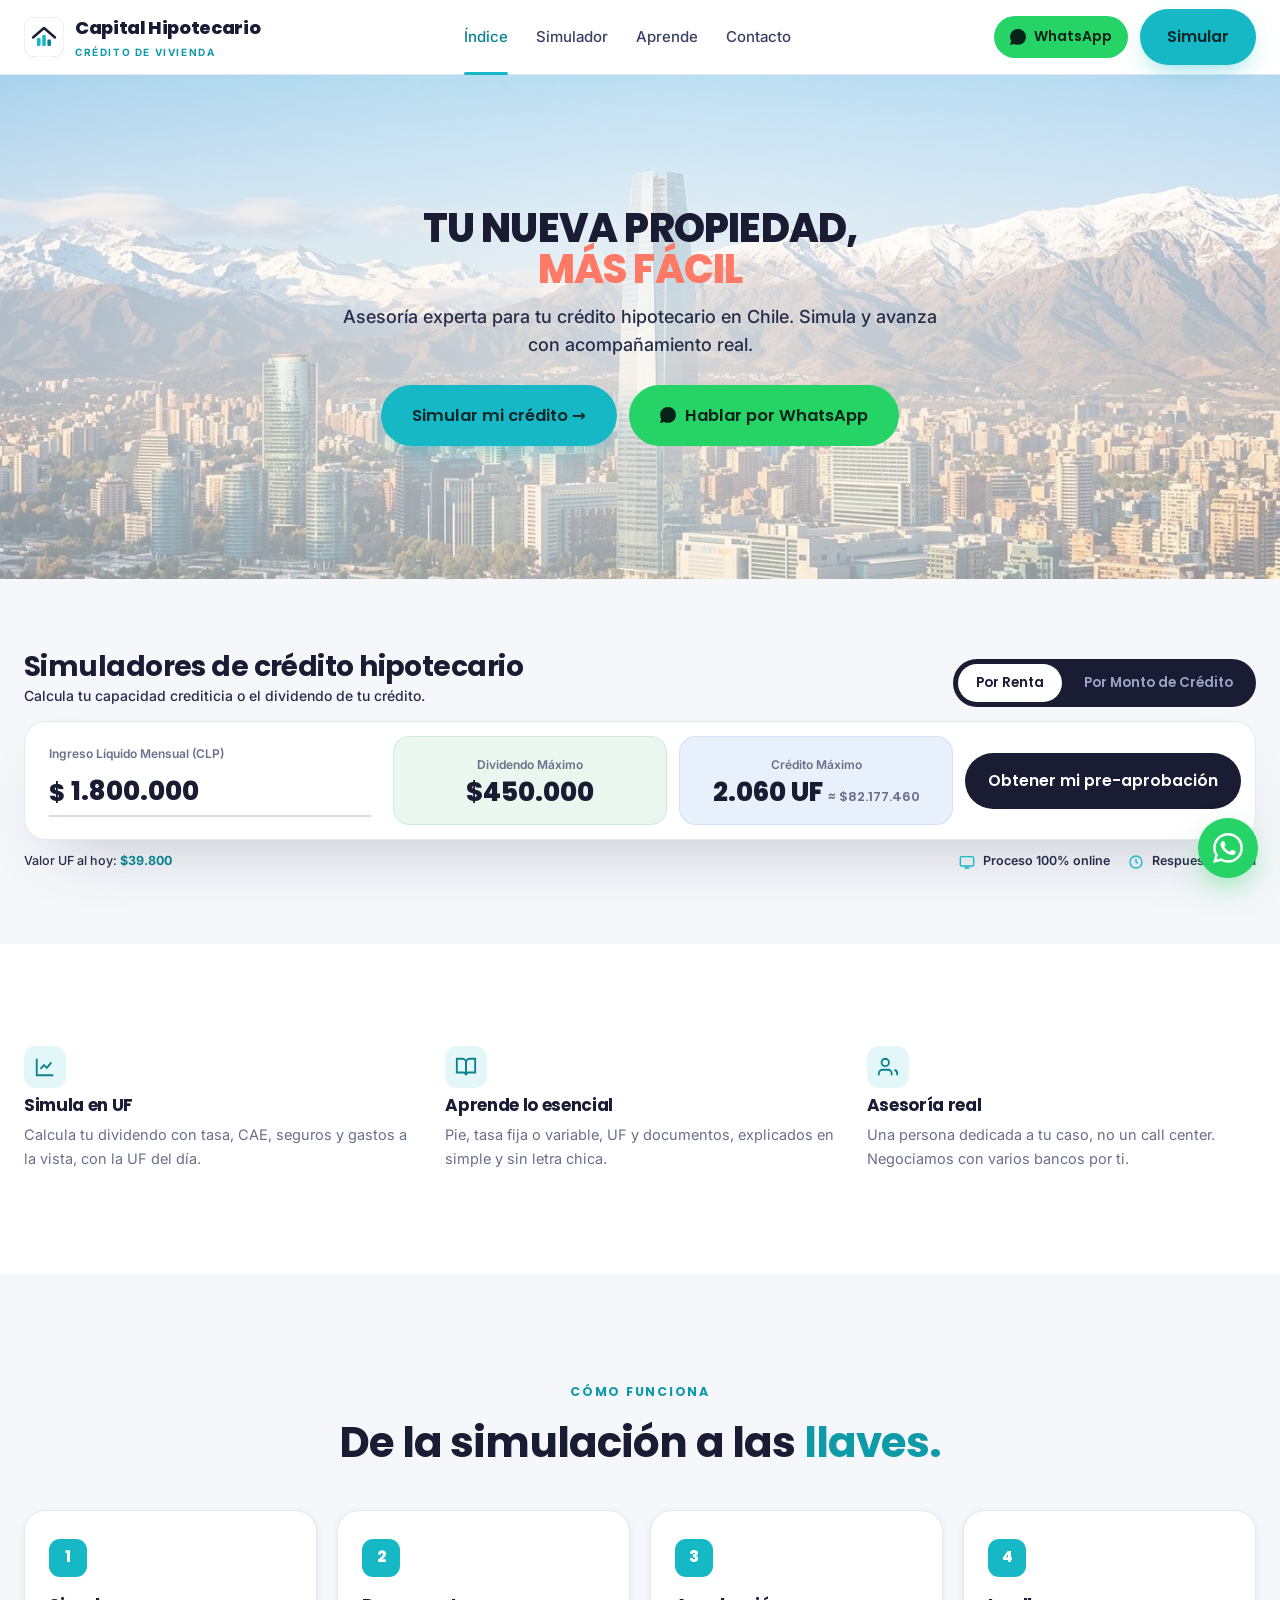
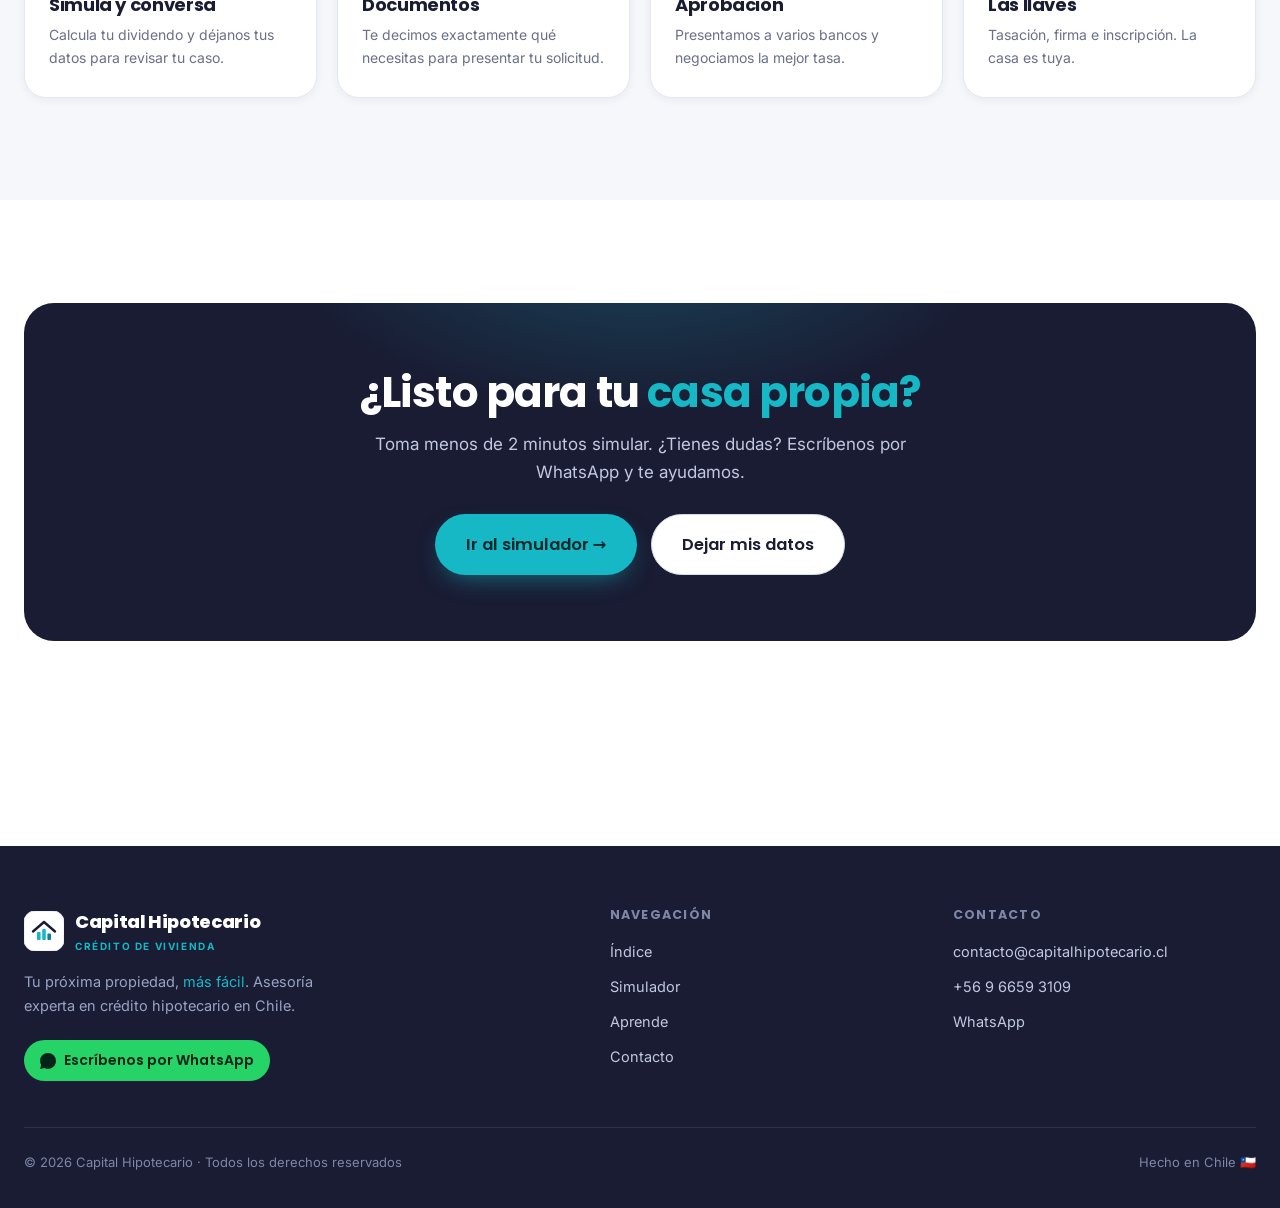
==== commit 6734ba7b: "Add files via upload" ====
--- a/index.html
+++ b/index.html
@@ -3,7 +3,7 @@
 <title>Capital Hipotecario — Tu nueva propiedad, más fácil</title><meta name="description" content="Asesoría y simulador de crédito hipotecario en Chile. Calcula tu dividendo y tu capacidad crediticia en UF. Hasta 90% de financiamiento y 40 años.">
 <link rel="preconnect" href="https://fonts.googleapis.com"><link rel="preconnect" href="https://fonts.gstatic.com" crossorigin>
 <link href="https://fonts.googleapis.com/css2?family=Poppins:wght@500;600;700;800&family=Inter:wght@400;500;600;700&display=swap" rel="stylesheet">
-<link rel="stylesheet" href="styles.css?v=6"></head><body>
+<link rel="stylesheet" href="styles.css?v=7"></head><body>
 <header><div class="wrap nav">
 <a href="index.html" class="brand"><svg class="logo" viewBox="0 0 40 40" fill="none" xmlns="http://www.w3.org/2000/svg" aria-hidden="true">
 <rect width="40" height="40" rx="11" fill="#fff" stroke="#e4e8f1"/>
@@ -84,7 +84,7 @@
 
 <section class="section"><div class="wrap"><div class="cta-band reveal">
 <h2>¿Listo para tu <em style="color:#16b8c6">casa propia?</em></h2>
-<p>Toma menos de 2 minutos simular. ¿Tienes dudas? Pregúntale a Capi, nuestro asistente, o escríbenos por WhatsApp.</p>
+<p>Toma menos de 2 minutos simular. ¿Tienes dudas? Escríbenos por WhatsApp y te ayudamos.</p>
 <div class="hero-actions"><a href="simulador.html" class="btn btn-primary btn-lg">Ir al simulador →</a><a href="contacto.html" class="btn btn-ghost btn-lg" style="background:#fff">Dejar mis datos</a></div>
 </div></div></section>
 <footer><div class="wrap"><div class="foot-grid" style="grid-template-columns:1.8fr 1fr 1fr">
@@ -100,5 +100,5 @@
 <div class="foot-col"><h4>Contacto</h4><a data-mail="text" href="#">correo</a><a data-tel="text" href="#">teléfono</a><a data-wa href="#">WhatsApp</a></div>
 </div><div class="foot-bot"><span>© 2026 Capital Hipotecario · Todos los derechos reservados</span><span>Hecho en Chile 🇨🇱</span></div></div></footer>
 <a class="wa-float" data-wa href="#" aria-label="WhatsApp"><svg width="30" height="30" viewBox="0 0 24 24" fill="currentColor"><path d="M.057 24l1.687-6.163a11.867 11.867 0 01-1.587-5.946C.16 5.335 5.495 0 12.05 0a11.82 11.82 0 018.413 3.488 11.82 11.82 0 013.48 8.414c-.003 6.557-5.338 11.892-11.893 11.892a11.9 11.9 0 01-5.688-1.448L.057 24zm6.597-3.807c1.676.995 3.276 1.591 5.392 1.592 5.448 0 9.886-4.434 9.889-9.885.002-5.462-4.415-9.89-9.881-9.892-5.452 0-9.887 4.434-9.889 9.884-.001 2.225.651 3.891 1.746 5.634l-.999 3.648 3.742-.981zm11.387-5.464c-.074-.124-.272-.198-.57-.347-.297-.149-1.758-.868-2.031-.967-.272-.099-.47-.149-.669.149-.198.297-.768.967-.941 1.165-.173.198-.347.223-.644.074-.297-.149-1.255-.462-2.39-1.475-.883-.788-1.48-1.761-1.653-2.059-.173-.297-.018-.458.13-.606.134-.133.297-.347.446-.521.151-.172.2-.296.3-.495.099-.198.05-.372-.025-.521-.075-.148-.669-1.611-.916-2.206-.242-.579-.487-.501-.669-.51l-.57-.01c-.198 0-.52.074-.792.372s-1.04 1.016-1.04 2.479 1.065 2.876 1.213 3.074c.149.198 2.095 3.2 5.076 4.487.709.306 1.263.489 1.694.626.712.226 1.36.194 1.872.118.571-.085 1.758-.719 2.006-1.413.248-.695.248-1.29.173-1.414z"/></svg></a>
-<script src="main.js?v=6"></script><script src="herosim.js?v=6"></script>
-<script src="bot.js?v=6"></script></body></html>+<script src="main.js?v=7"></script><script src="herosim.js?v=7"></script>
+</body></html>
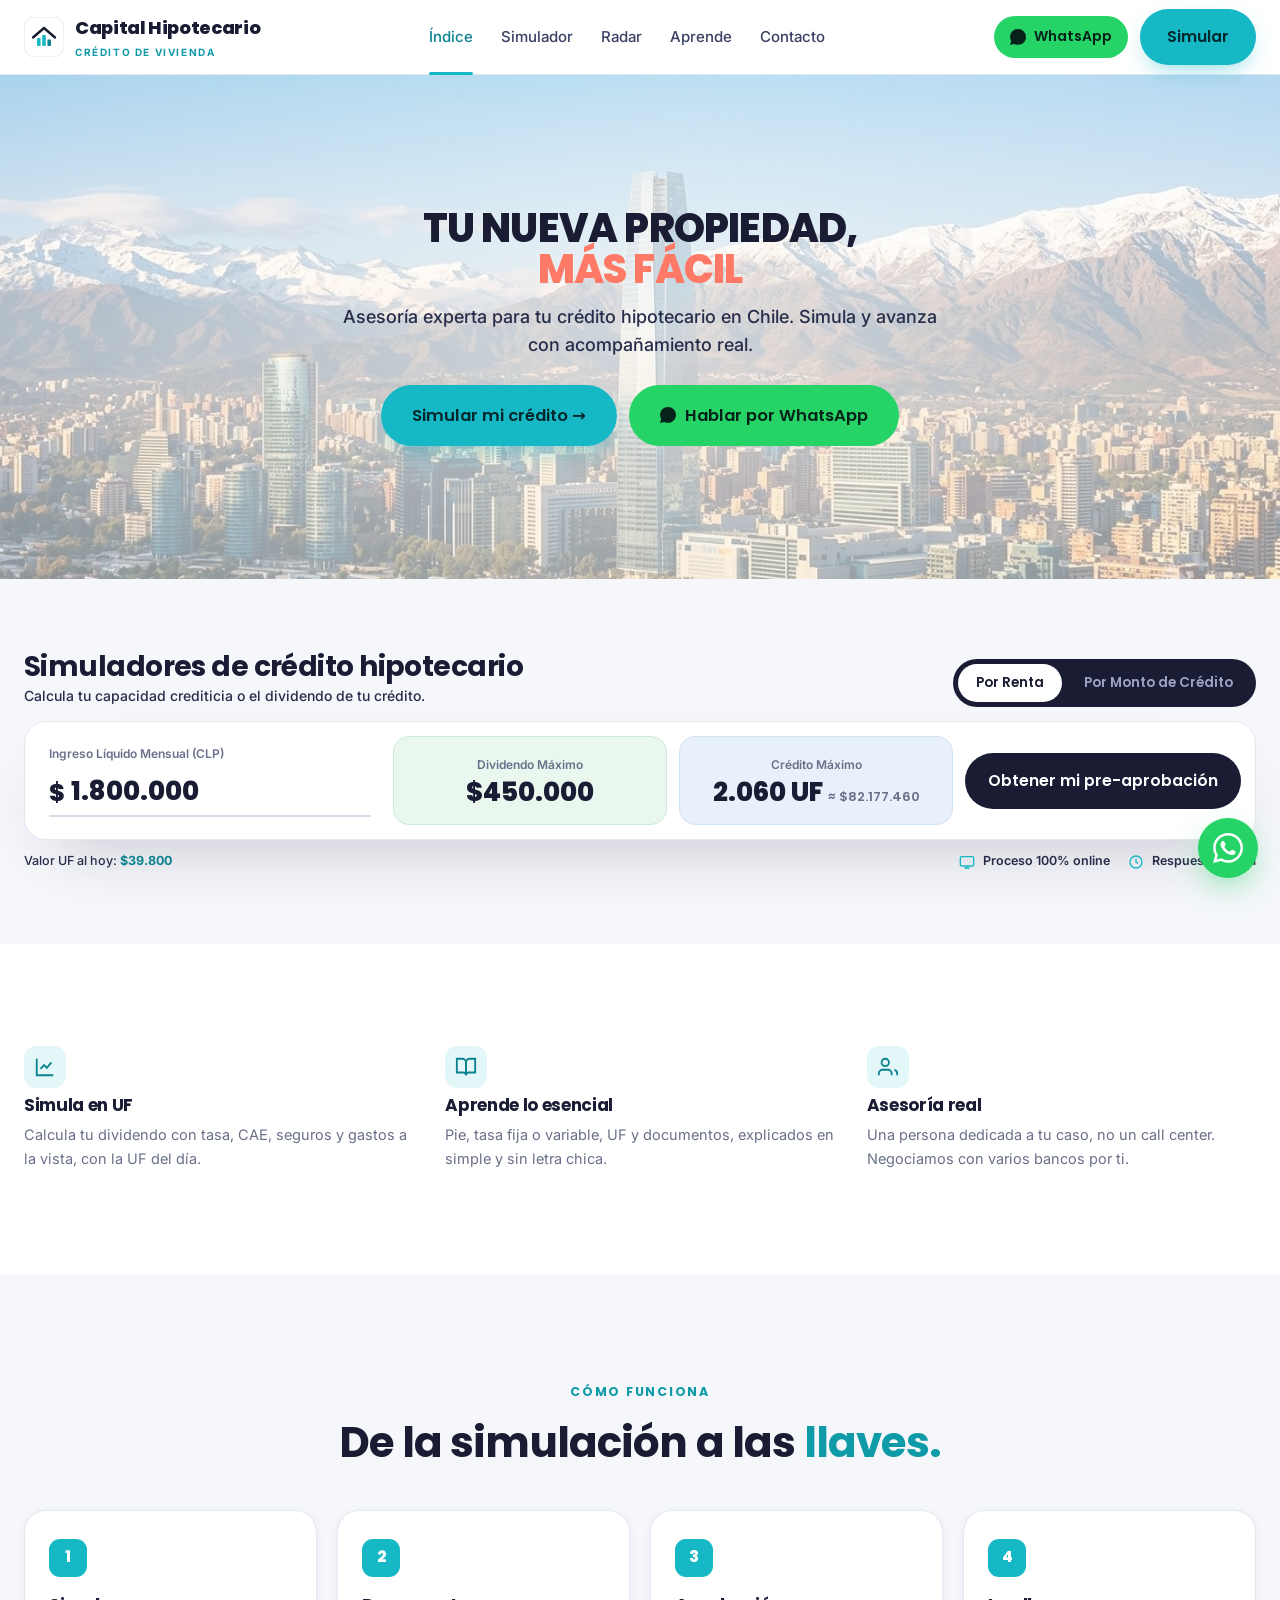
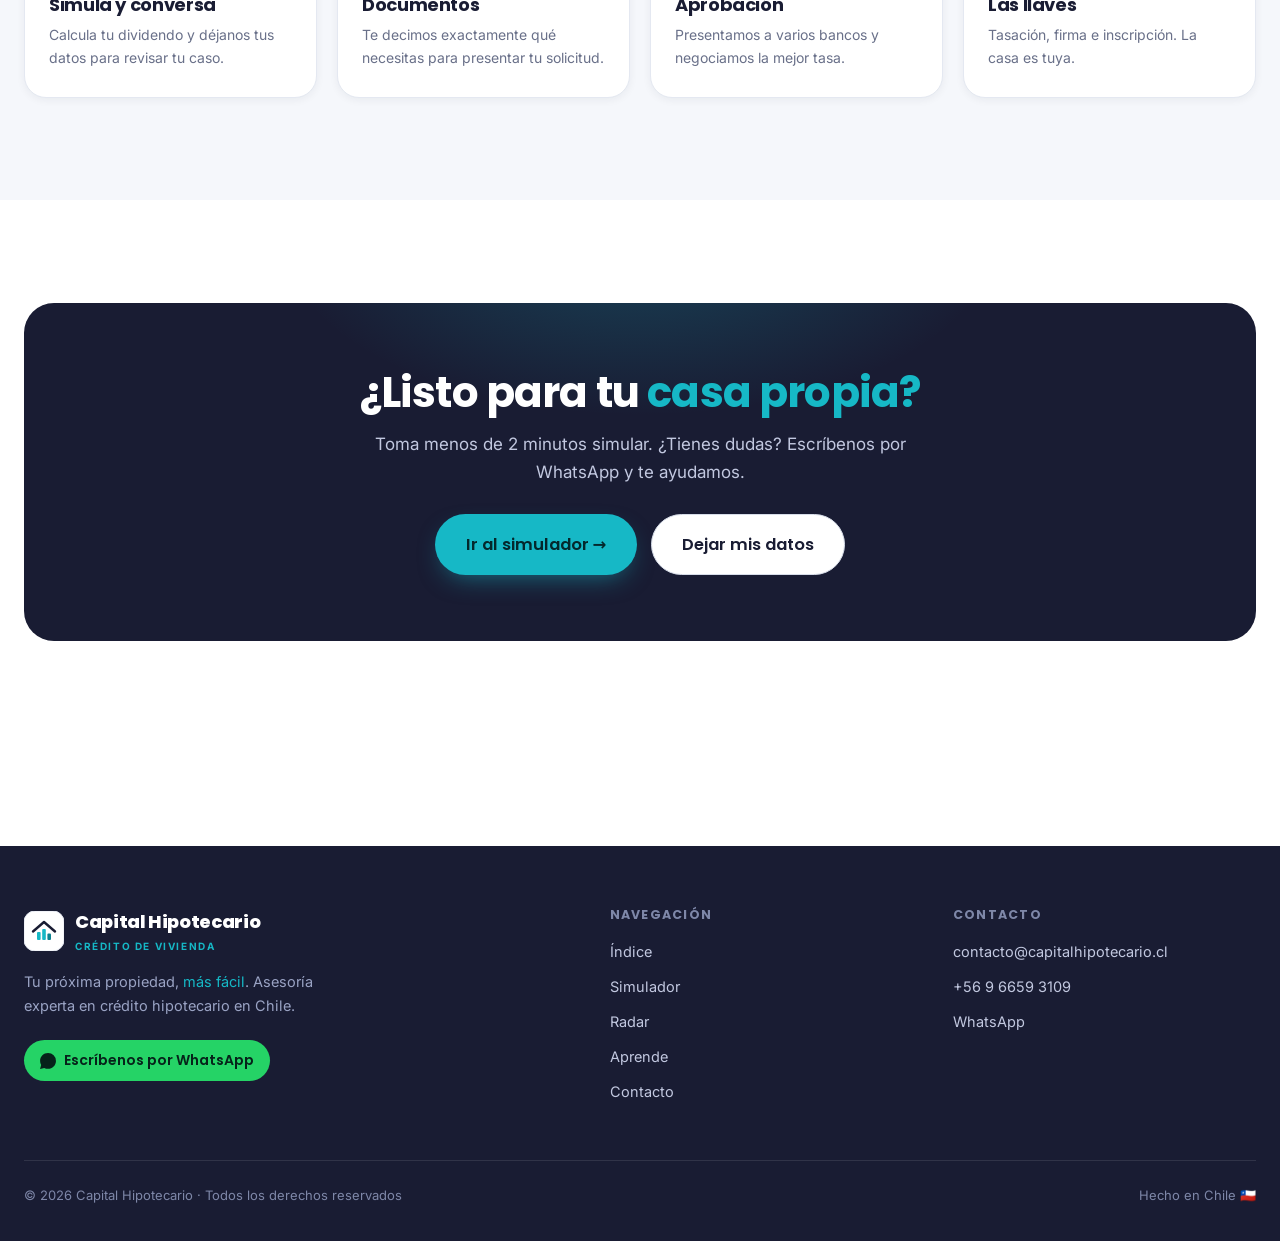
==== commit f6b96338: "Add files via upload" ====
--- a/index.html
+++ b/index.html
@@ -3,7 +3,7 @@
 <title>Capital Hipotecario — Tu nueva propiedad, más fácil</title><meta name="description" content="Asesoría y simulador de crédito hipotecario en Chile. Calcula tu dividendo y tu capacidad crediticia en UF. Hasta 90% de financiamiento y 40 años.">
 <link rel="preconnect" href="https://fonts.googleapis.com"><link rel="preconnect" href="https://fonts.gstatic.com" crossorigin>
 <link href="https://fonts.googleapis.com/css2?family=Poppins:wght@500;600;700;800&family=Inter:wght@400;500;600;700&display=swap" rel="stylesheet">
-<link rel="stylesheet" href="styles.css?v=7"></head><body>
+<link rel="stylesheet" href="styles.css?v=8"></head><body>
 <header><div class="wrap nav">
 <a href="index.html" class="brand"><svg class="logo" viewBox="0 0 40 40" fill="none" xmlns="http://www.w3.org/2000/svg" aria-hidden="true">
 <rect width="40" height="40" rx="11" fill="#fff" stroke="#e4e8f1"/>
@@ -11,12 +11,12 @@
 <rect x="13" y="21" width="3.6" height="8" rx="1" fill="#16b8c6"/>
 <rect x="18.2" y="18" width="3.6" height="11" rx="1" fill="#16b8c6"/>
 <rect x="23.4" y="22.5" width="3.6" height="6.5" rx="1" fill="#0c8290"/></svg><span><b>Capital Hipotecario</b><small>Crédito de vivienda</small></span></a>
-<nav class="nav-links"><a href="index.html" class="active">Índice</a><a href="simulador.html">Simulador</a><a href="aprende.html">Aprende</a><a href="contacto.html">Contacto</a></nav>
+<nav class="nav-links"><a href="index.html" class="active">Índice</a><a href="simulador.html">Simulador</a><a href="radar.html">Radar</a><a href="aprende.html">Aprende</a><a href="contacto.html">Contacto</a></nav>
 <div class="nav-cta">
 <a class="wa-head" data-wa href="#"><svg width="16" height="16" viewBox="0 0 24 24" fill="currentColor"><path d="M.057 24l1.687-6.163a11.867 11.867 0 01-1.587-5.946C.16 5.335 5.495 0 12.05 0a11.82 11.82 0 018.413 3.488 11.82 11.82 0 013.48 8.414c-.003 6.557-5.338 11.892-11.893 11.892a11.9 11.9 0 01-5.688-1.448L.057 24z"/></svg> <span>WhatsApp</span></a>
 <a href="simulador.html" class="btn btn-primary">Simular</a></div>
 <button class="burger" id="burger" aria-label="Abrir menú"><svg width="26" height="26" viewBox="0 0 24 24" fill="none" stroke="currentColor" stroke-width="2"><path d="M3 6h18M3 12h18M3 18h18"/></svg></button>
-</div><div class="mobile-menu" id="mobileMenu"><a href="index.html">Índice</a><a href="simulador.html">Simulador</a><a href="aprende.html">Aprende</a><a href="contacto.html">Contacto</a><a class="btn btn-wa" data-wa href="#"><svg width="16" height="16" viewBox="0 0 24 24" fill="currentColor"><path d="M.057 24l1.687-6.163a11.867 11.867 0 01-1.587-5.946C.16 5.335 5.495 0 12.05 0a11.82 11.82 0 018.413 3.488 11.82 11.82 0 013.48 8.414c-.003 6.557-5.338 11.892-11.893 11.892a11.9 11.9 0 01-5.688-1.448L.057 24z"/></svg> Hablar por WhatsApp</a></div></header>
+</div><div class="mobile-menu" id="mobileMenu"><a href="index.html">Índice</a><a href="simulador.html">Simulador</a><a href="radar.html">Radar</a><a href="aprende.html">Aprende</a><a href="contacto.html">Contacto</a><a class="btn btn-wa" data-wa href="#"><svg width="16" height="16" viewBox="0 0 24 24" fill="currentColor"><path d="M.057 24l1.687-6.163a11.867 11.867 0 01-1.587-5.946C.16 5.335 5.495 0 12.05 0a11.82 11.82 0 018.413 3.488 11.82 11.82 0 013.48 8.414c-.003 6.557-5.338 11.892-11.893 11.892a11.9 11.9 0 01-5.688-1.448L.057 24z"/></svg> Hablar por WhatsApp</a></div></header>
 <section class="hero-banner">
 <div class="hero-shade"></div>
 <div class="wrap hero-banner-inner">
@@ -96,9 +96,9 @@
 <rect x="23.4" y="22.5" width="3.6" height="6.5" rx="1" fill="#0c8290"/></svg><span><b>Capital Hipotecario</b><small style="color:#16b8c6">Crédito de vivienda</small></span></a>
 <p>Tu próxima propiedad, <em style="color:#16b8c6">más fácil</em>. Asesoría experta en crédito hipotecario en Chile.</p>
 <a class="wa-head" data-wa href="#" style="margin-top:6px"><svg width="16" height="16" viewBox="0 0 24 24" fill="currentColor"><path d="M.057 24l1.687-6.163a11.867 11.867 0 01-1.587-5.946C.16 5.335 5.495 0 12.05 0a11.82 11.82 0 018.413 3.488 11.82 11.82 0 013.48 8.414c-.003 6.557-5.338 11.892-11.893 11.892a11.9 11.9 0 01-5.688-1.448L.057 24z"/></svg> <span>Escríbenos por WhatsApp</span></a></div>
-<div class="foot-col"><h4>Navegación</h4><a href="index.html">Índice</a><a href="simulador.html">Simulador</a><a href="aprende.html">Aprende</a><a href="contacto.html">Contacto</a></div>
+<div class="foot-col"><h4>Navegación</h4><a href="index.html">Índice</a><a href="simulador.html">Simulador</a><a href="radar.html">Radar</a><a href="aprende.html">Aprende</a><a href="contacto.html">Contacto</a></div>
 <div class="foot-col"><h4>Contacto</h4><a data-mail="text" href="#">correo</a><a data-tel="text" href="#">teléfono</a><a data-wa href="#">WhatsApp</a></div>
 </div><div class="foot-bot"><span>© 2026 Capital Hipotecario · Todos los derechos reservados</span><span>Hecho en Chile 🇨🇱</span></div></div></footer>
 <a class="wa-float" data-wa href="#" aria-label="WhatsApp"><svg width="30" height="30" viewBox="0 0 24 24" fill="currentColor"><path d="M.057 24l1.687-6.163a11.867 11.867 0 01-1.587-5.946C.16 5.335 5.495 0 12.05 0a11.82 11.82 0 018.413 3.488 11.82 11.82 0 013.48 8.414c-.003 6.557-5.338 11.892-11.893 11.892a11.9 11.9 0 01-5.688-1.448L.057 24zm6.597-3.807c1.676.995 3.276 1.591 5.392 1.592 5.448 0 9.886-4.434 9.889-9.885.002-5.462-4.415-9.89-9.881-9.892-5.452 0-9.887 4.434-9.889 9.884-.001 2.225.651 3.891 1.746 5.634l-.999 3.648 3.742-.981zm11.387-5.464c-.074-.124-.272-.198-.57-.347-.297-.149-1.758-.868-2.031-.967-.272-.099-.47-.149-.669.149-.198.297-.768.967-.941 1.165-.173.198-.347.223-.644.074-.297-.149-1.255-.462-2.39-1.475-.883-.788-1.48-1.761-1.653-2.059-.173-.297-.018-.458.13-.606.134-.133.297-.347.446-.521.151-.172.2-.296.3-.495.099-.198.05-.372-.025-.521-.075-.148-.669-1.611-.916-2.206-.242-.579-.487-.501-.669-.51l-.57-.01c-.198 0-.52.074-.792.372s-1.04 1.016-1.04 2.479 1.065 2.876 1.213 3.074c.149.198 2.095 3.2 5.076 4.487.709.306 1.263.489 1.694.626.712.226 1.36.194 1.872.118.571-.085 1.758-.719 2.006-1.413.248-.695.248-1.29.173-1.414z"/></svg></a>
-<script src="main.js?v=7"></script><script src="herosim.js?v=7"></script>
+<script src="main.js?v=8"></script><script src="herosim.js?v=8"></script>
 </body></html>
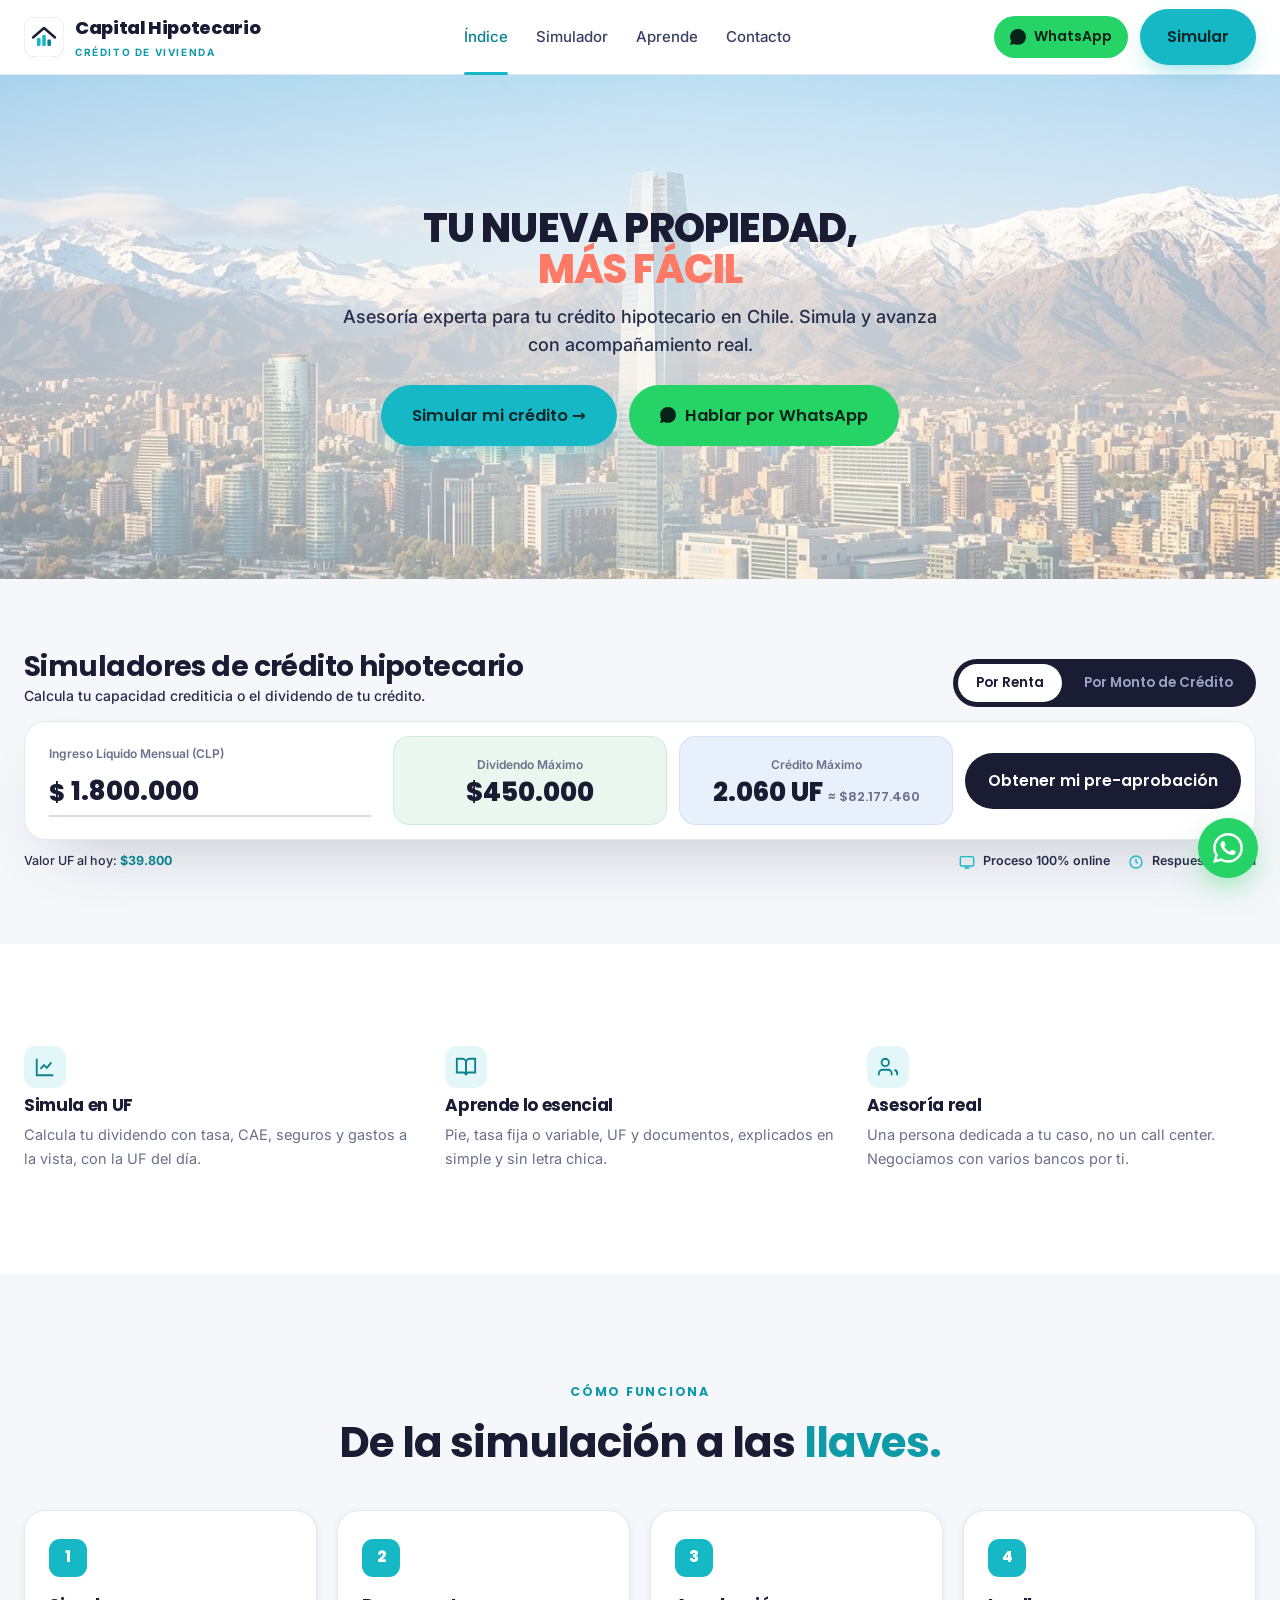
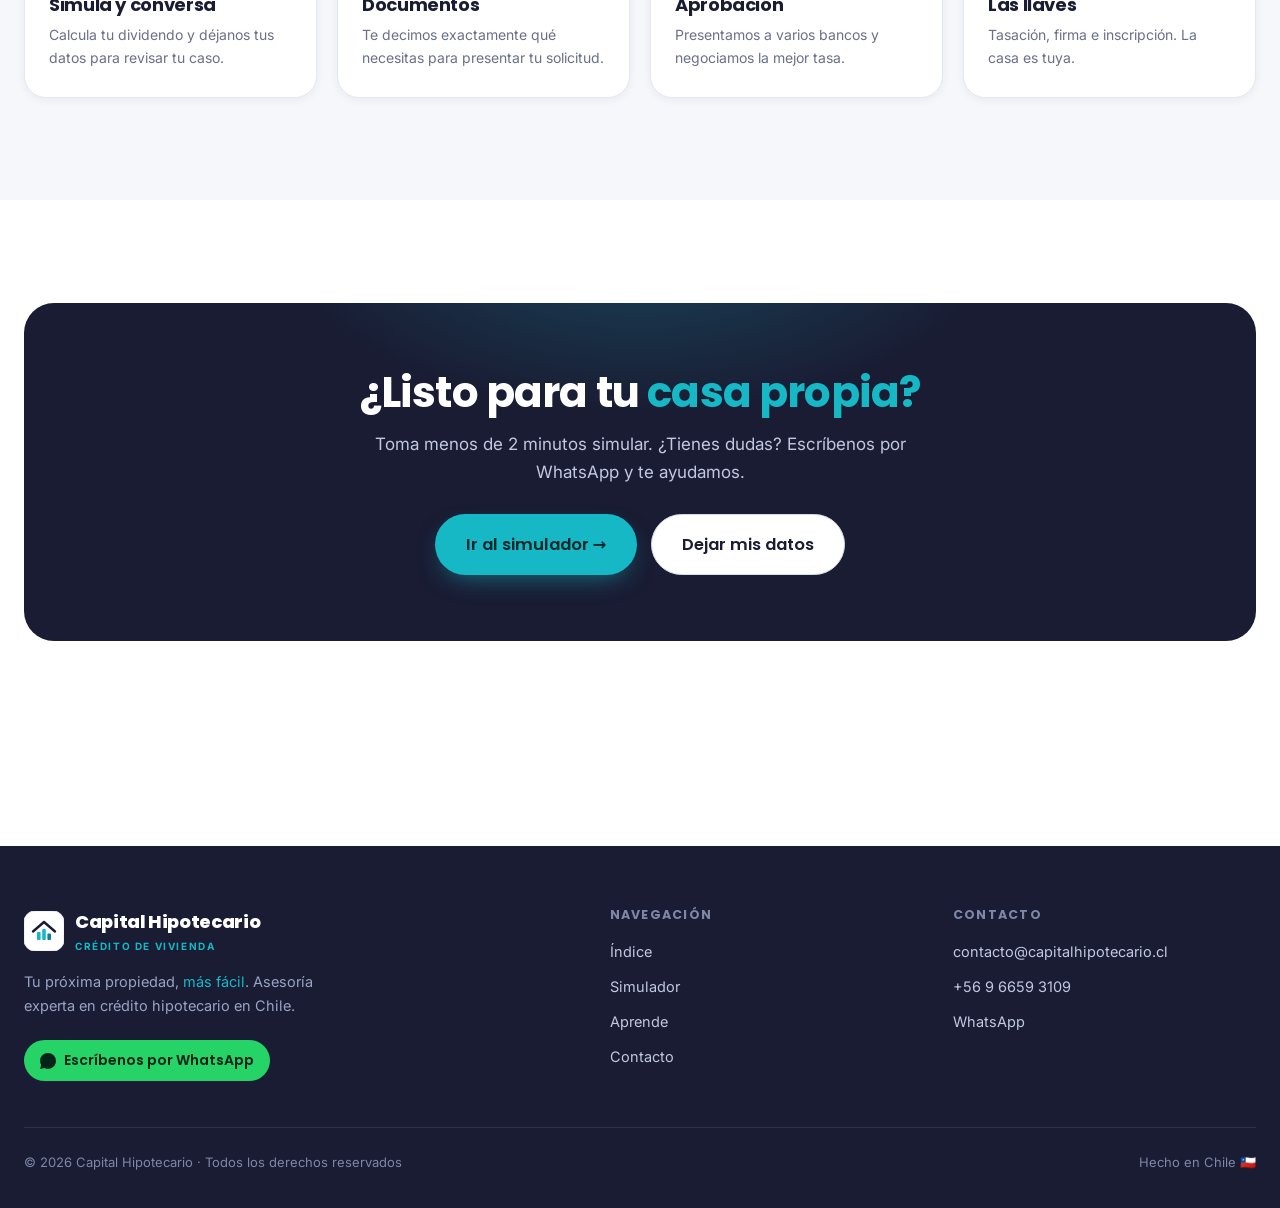
==== commit 185149c1: "Add files via upload" ====
--- a/index.html
+++ b/index.html
@@ -3,7 +3,7 @@
 <title>Capital Hipotecario — Tu nueva propiedad, más fácil</title><meta name="description" content="Asesoría y simulador de crédito hipotecario en Chile. Calcula tu dividendo y tu capacidad crediticia en UF. Hasta 90% de financiamiento y 40 años.">
 <link rel="preconnect" href="https://fonts.googleapis.com"><link rel="preconnect" href="https://fonts.gstatic.com" crossorigin>
 <link href="https://fonts.googleapis.com/css2?family=Poppins:wght@500;600;700;800&family=Inter:wght@400;500;600;700&display=swap" rel="stylesheet">
-<link rel="stylesheet" href="styles.css?v=8"></head><body>
+<link rel="stylesheet" href="styles.css?v=9"></head><body>
 <header><div class="wrap nav">
 <a href="index.html" class="brand"><svg class="logo" viewBox="0 0 40 40" fill="none" xmlns="http://www.w3.org/2000/svg" aria-hidden="true">
 <rect width="40" height="40" rx="11" fill="#fff" stroke="#e4e8f1"/>
@@ -11,12 +11,12 @@
 <rect x="13" y="21" width="3.6" height="8" rx="1" fill="#16b8c6"/>
 <rect x="18.2" y="18" width="3.6" height="11" rx="1" fill="#16b8c6"/>
 <rect x="23.4" y="22.5" width="3.6" height="6.5" rx="1" fill="#0c8290"/></svg><span><b>Capital Hipotecario</b><small>Crédito de vivienda</small></span></a>
-<nav class="nav-links"><a href="index.html" class="active">Índice</a><a href="simulador.html">Simulador</a><a href="radar.html">Radar</a><a href="aprende.html">Aprende</a><a href="contacto.html">Contacto</a></nav>
+<nav class="nav-links"><a href="index.html" class="active">Índice</a><a href="simulador.html">Simulador</a><a href="aprende.html">Aprende</a><a href="contacto.html">Contacto</a></nav>
 <div class="nav-cta">
 <a class="wa-head" data-wa href="#"><svg width="16" height="16" viewBox="0 0 24 24" fill="currentColor"><path d="M.057 24l1.687-6.163a11.867 11.867 0 01-1.587-5.946C.16 5.335 5.495 0 12.05 0a11.82 11.82 0 018.413 3.488 11.82 11.82 0 013.48 8.414c-.003 6.557-5.338 11.892-11.893 11.892a11.9 11.9 0 01-5.688-1.448L.057 24z"/></svg> <span>WhatsApp</span></a>
 <a href="simulador.html" class="btn btn-primary">Simular</a></div>
 <button class="burger" id="burger" aria-label="Abrir menú"><svg width="26" height="26" viewBox="0 0 24 24" fill="none" stroke="currentColor" stroke-width="2"><path d="M3 6h18M3 12h18M3 18h18"/></svg></button>
-</div><div class="mobile-menu" id="mobileMenu"><a href="index.html">Índice</a><a href="simulador.html">Simulador</a><a href="radar.html">Radar</a><a href="aprende.html">Aprende</a><a href="contacto.html">Contacto</a><a class="btn btn-wa" data-wa href="#"><svg width="16" height="16" viewBox="0 0 24 24" fill="currentColor"><path d="M.057 24l1.687-6.163a11.867 11.867 0 01-1.587-5.946C.16 5.335 5.495 0 12.05 0a11.82 11.82 0 018.413 3.488 11.82 11.82 0 013.48 8.414c-.003 6.557-5.338 11.892-11.893 11.892a11.9 11.9 0 01-5.688-1.448L.057 24z"/></svg> Hablar por WhatsApp</a></div></header>
+</div><div class="mobile-menu" id="mobileMenu"><a href="index.html">Índice</a><a href="simulador.html">Simulador</a><a href="aprende.html">Aprende</a><a href="contacto.html">Contacto</a><a class="btn btn-wa" data-wa href="#"><svg width="16" height="16" viewBox="0 0 24 24" fill="currentColor"><path d="M.057 24l1.687-6.163a11.867 11.867 0 01-1.587-5.946C.16 5.335 5.495 0 12.05 0a11.82 11.82 0 018.413 3.488 11.82 11.82 0 013.48 8.414c-.003 6.557-5.338 11.892-11.893 11.892a11.9 11.9 0 01-5.688-1.448L.057 24z"/></svg> Hablar por WhatsApp</a></div></header>
 <section class="hero-banner">
 <div class="hero-shade"></div>
 <div class="wrap hero-banner-inner">
@@ -96,9 +96,9 @@
 <rect x="23.4" y="22.5" width="3.6" height="6.5" rx="1" fill="#0c8290"/></svg><span><b>Capital Hipotecario</b><small style="color:#16b8c6">Crédito de vivienda</small></span></a>
 <p>Tu próxima propiedad, <em style="color:#16b8c6">más fácil</em>. Asesoría experta en crédito hipotecario en Chile.</p>
 <a class="wa-head" data-wa href="#" style="margin-top:6px"><svg width="16" height="16" viewBox="0 0 24 24" fill="currentColor"><path d="M.057 24l1.687-6.163a11.867 11.867 0 01-1.587-5.946C.16 5.335 5.495 0 12.05 0a11.82 11.82 0 018.413 3.488 11.82 11.82 0 013.48 8.414c-.003 6.557-5.338 11.892-11.893 11.892a11.9 11.9 0 01-5.688-1.448L.057 24z"/></svg> <span>Escríbenos por WhatsApp</span></a></div>
-<div class="foot-col"><h4>Navegación</h4><a href="index.html">Índice</a><a href="simulador.html">Simulador</a><a href="radar.html">Radar</a><a href="aprende.html">Aprende</a><a href="contacto.html">Contacto</a></div>
+<div class="foot-col"><h4>Navegación</h4><a href="index.html">Índice</a><a href="simulador.html">Simulador</a><a href="aprende.html">Aprende</a><a href="contacto.html">Contacto</a></div>
 <div class="foot-col"><h4>Contacto</h4><a data-mail="text" href="#">correo</a><a data-tel="text" href="#">teléfono</a><a data-wa href="#">WhatsApp</a></div>
 </div><div class="foot-bot"><span>© 2026 Capital Hipotecario · Todos los derechos reservados</span><span>Hecho en Chile 🇨🇱</span></div></div></footer>
 <a class="wa-float" data-wa href="#" aria-label="WhatsApp"><svg width="30" height="30" viewBox="0 0 24 24" fill="currentColor"><path d="M.057 24l1.687-6.163a11.867 11.867 0 01-1.587-5.946C.16 5.335 5.495 0 12.05 0a11.82 11.82 0 018.413 3.488 11.82 11.82 0 013.48 8.414c-.003 6.557-5.338 11.892-11.893 11.892a11.9 11.9 0 01-5.688-1.448L.057 24zm6.597-3.807c1.676.995 3.276 1.591 5.392 1.592 5.448 0 9.886-4.434 9.889-9.885.002-5.462-4.415-9.89-9.881-9.892-5.452 0-9.887 4.434-9.889 9.884-.001 2.225.651 3.891 1.746 5.634l-.999 3.648 3.742-.981zm11.387-5.464c-.074-.124-.272-.198-.57-.347-.297-.149-1.758-.868-2.031-.967-.272-.099-.47-.149-.669.149-.198.297-.768.967-.941 1.165-.173.198-.347.223-.644.074-.297-.149-1.255-.462-2.39-1.475-.883-.788-1.48-1.761-1.653-2.059-.173-.297-.018-.458.13-.606.134-.133.297-.347.446-.521.151-.172.2-.296.3-.495.099-.198.05-.372-.025-.521-.075-.148-.669-1.611-.916-2.206-.242-.579-.487-.501-.669-.51l-.57-.01c-.198 0-.52.074-.792.372s-1.04 1.016-1.04 2.479 1.065 2.876 1.213 3.074c.149.198 2.095 3.2 5.076 4.487.709.306 1.263.489 1.694.626.712.226 1.36.194 1.872.118.571-.085 1.758-.719 2.006-1.413.248-.695.248-1.29.173-1.414z"/></svg></a>
-<script src="main.js?v=8"></script><script src="herosim.js?v=8"></script>
+<script src="main.js?v=9"></script><script src="herosim.js?v=9"></script>
 </body></html>
